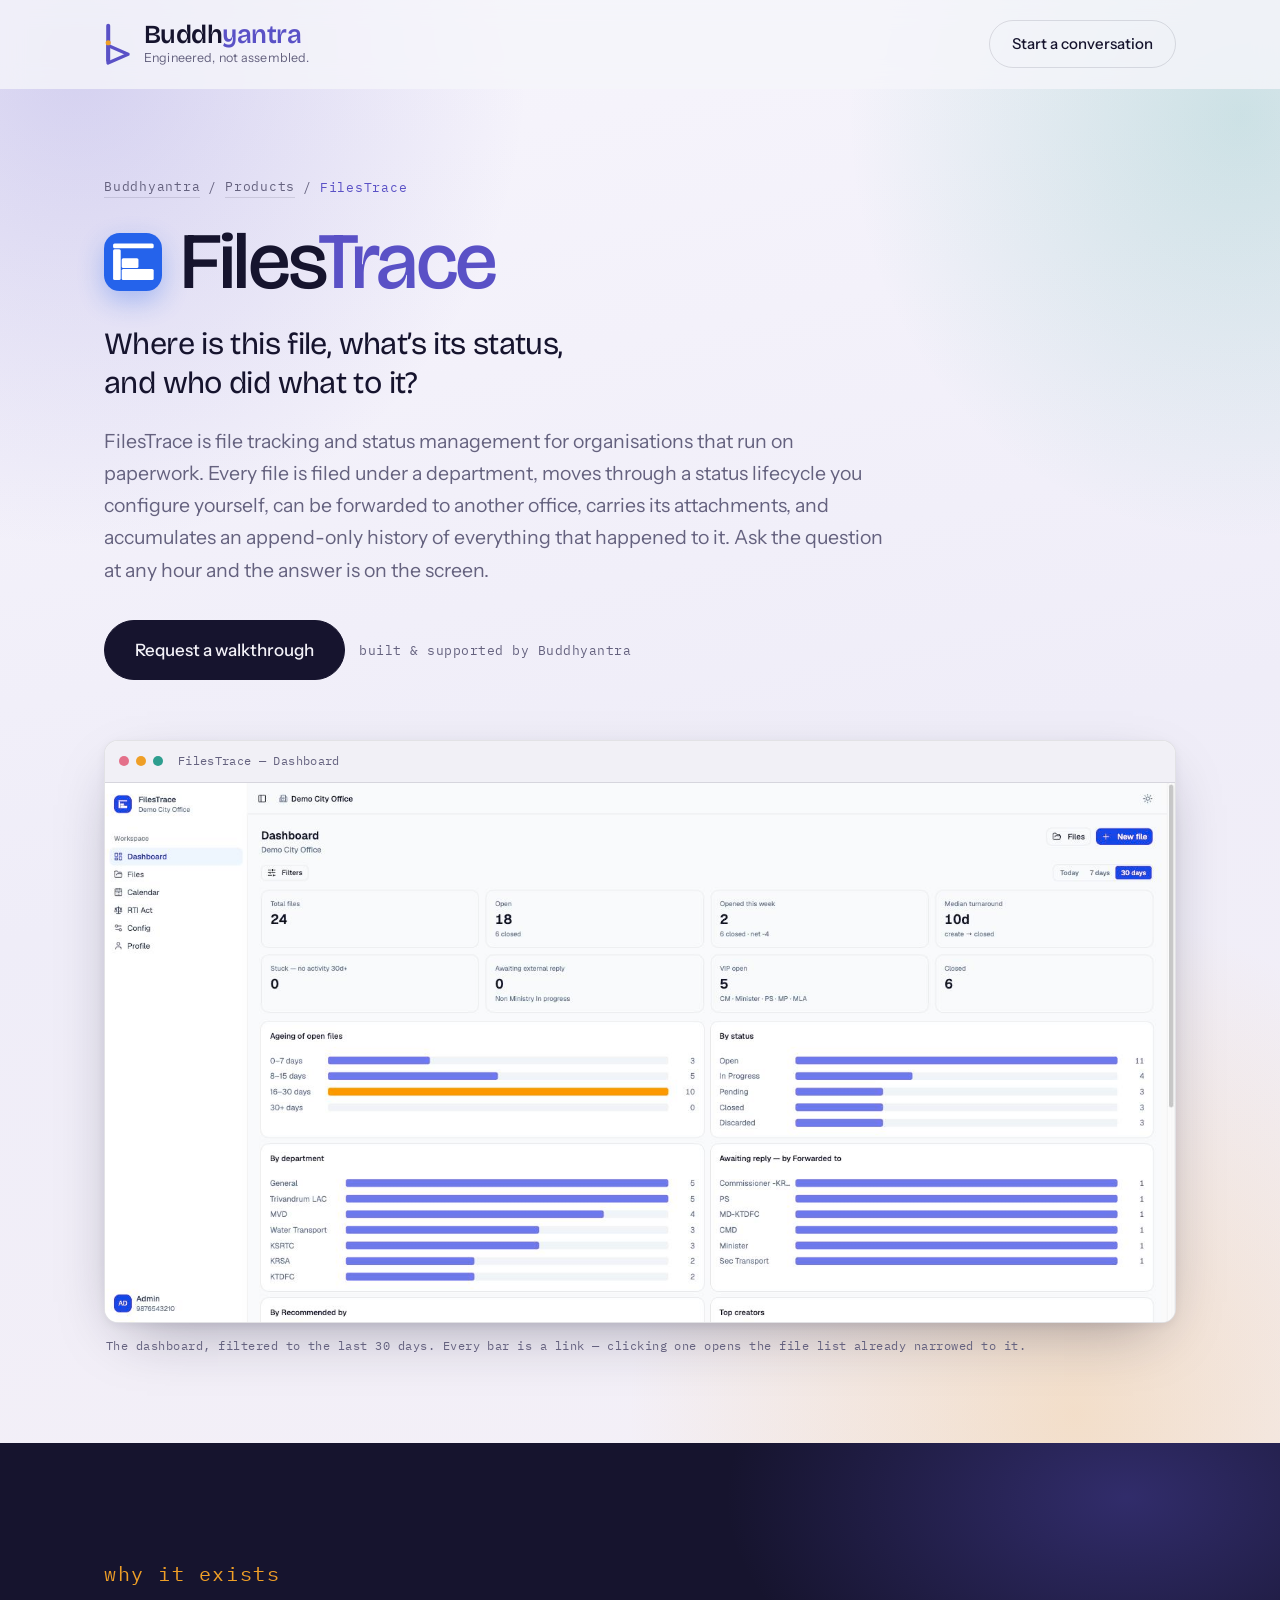
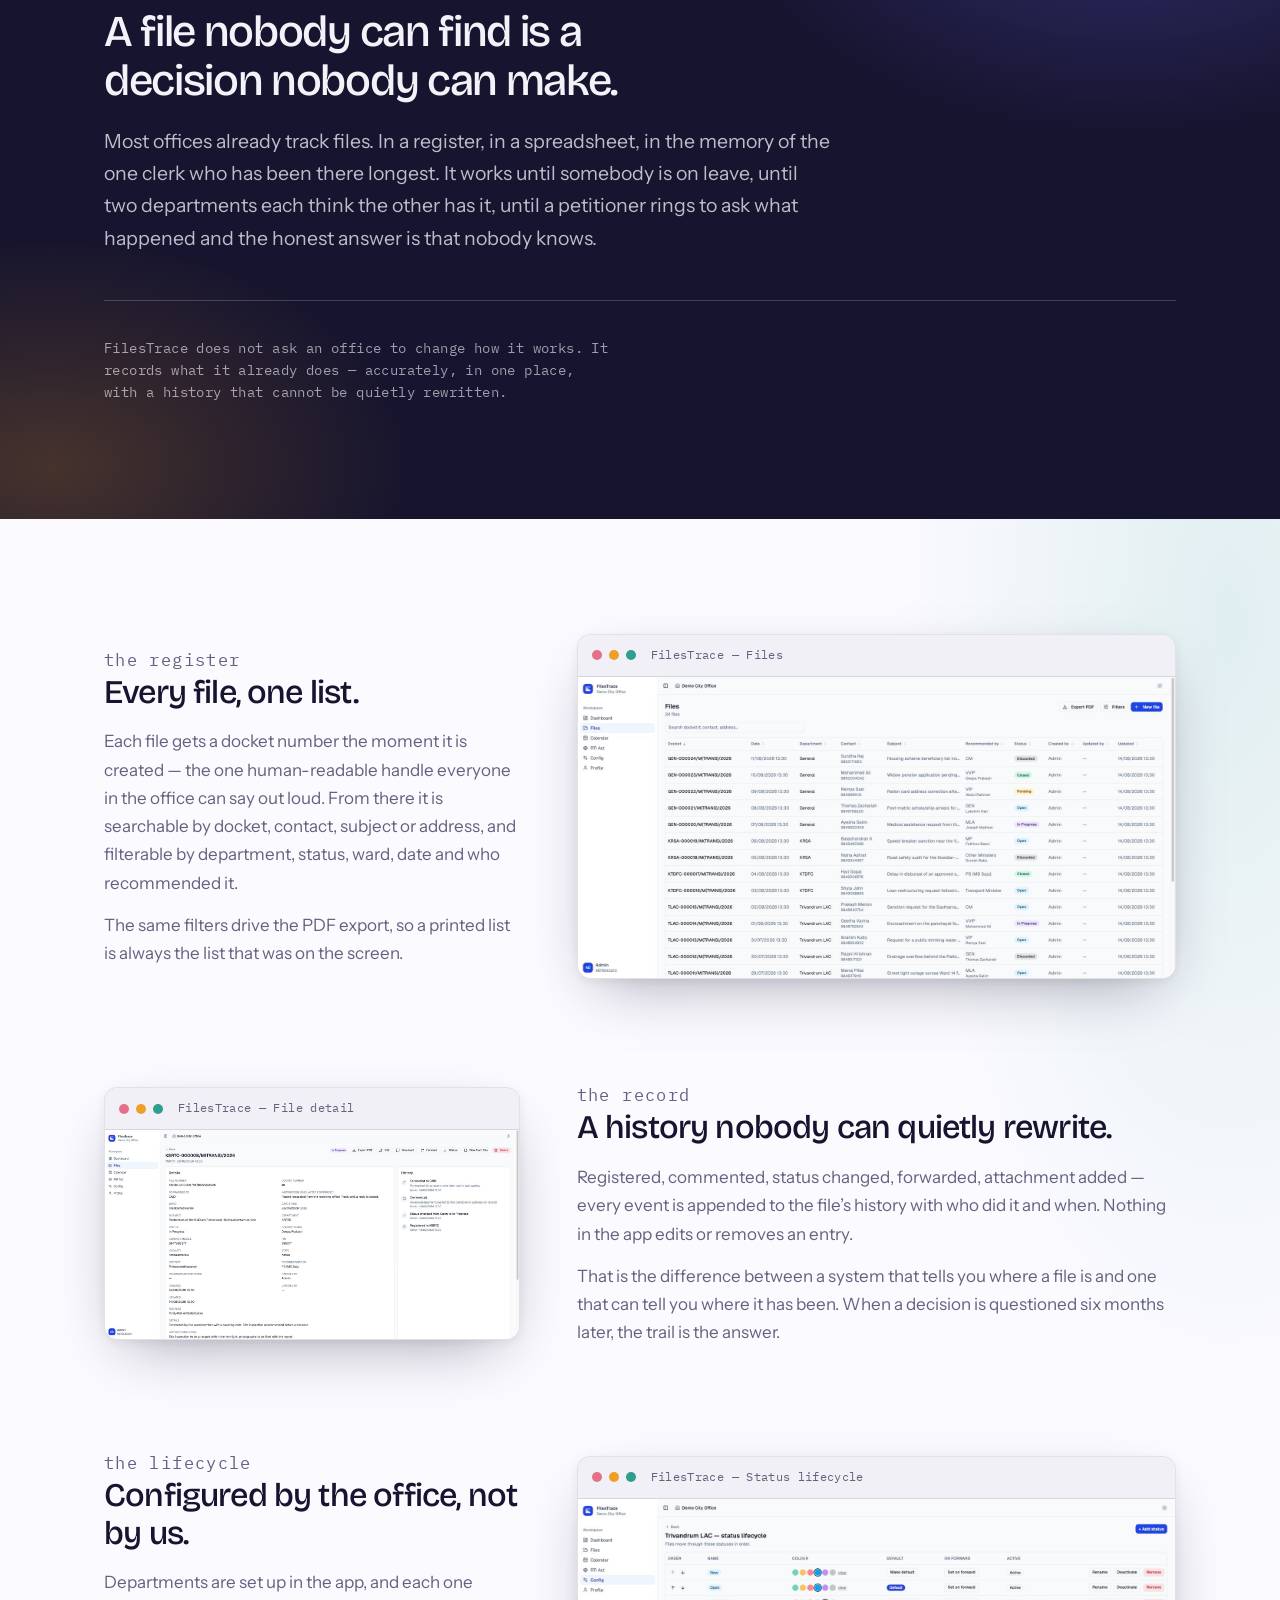
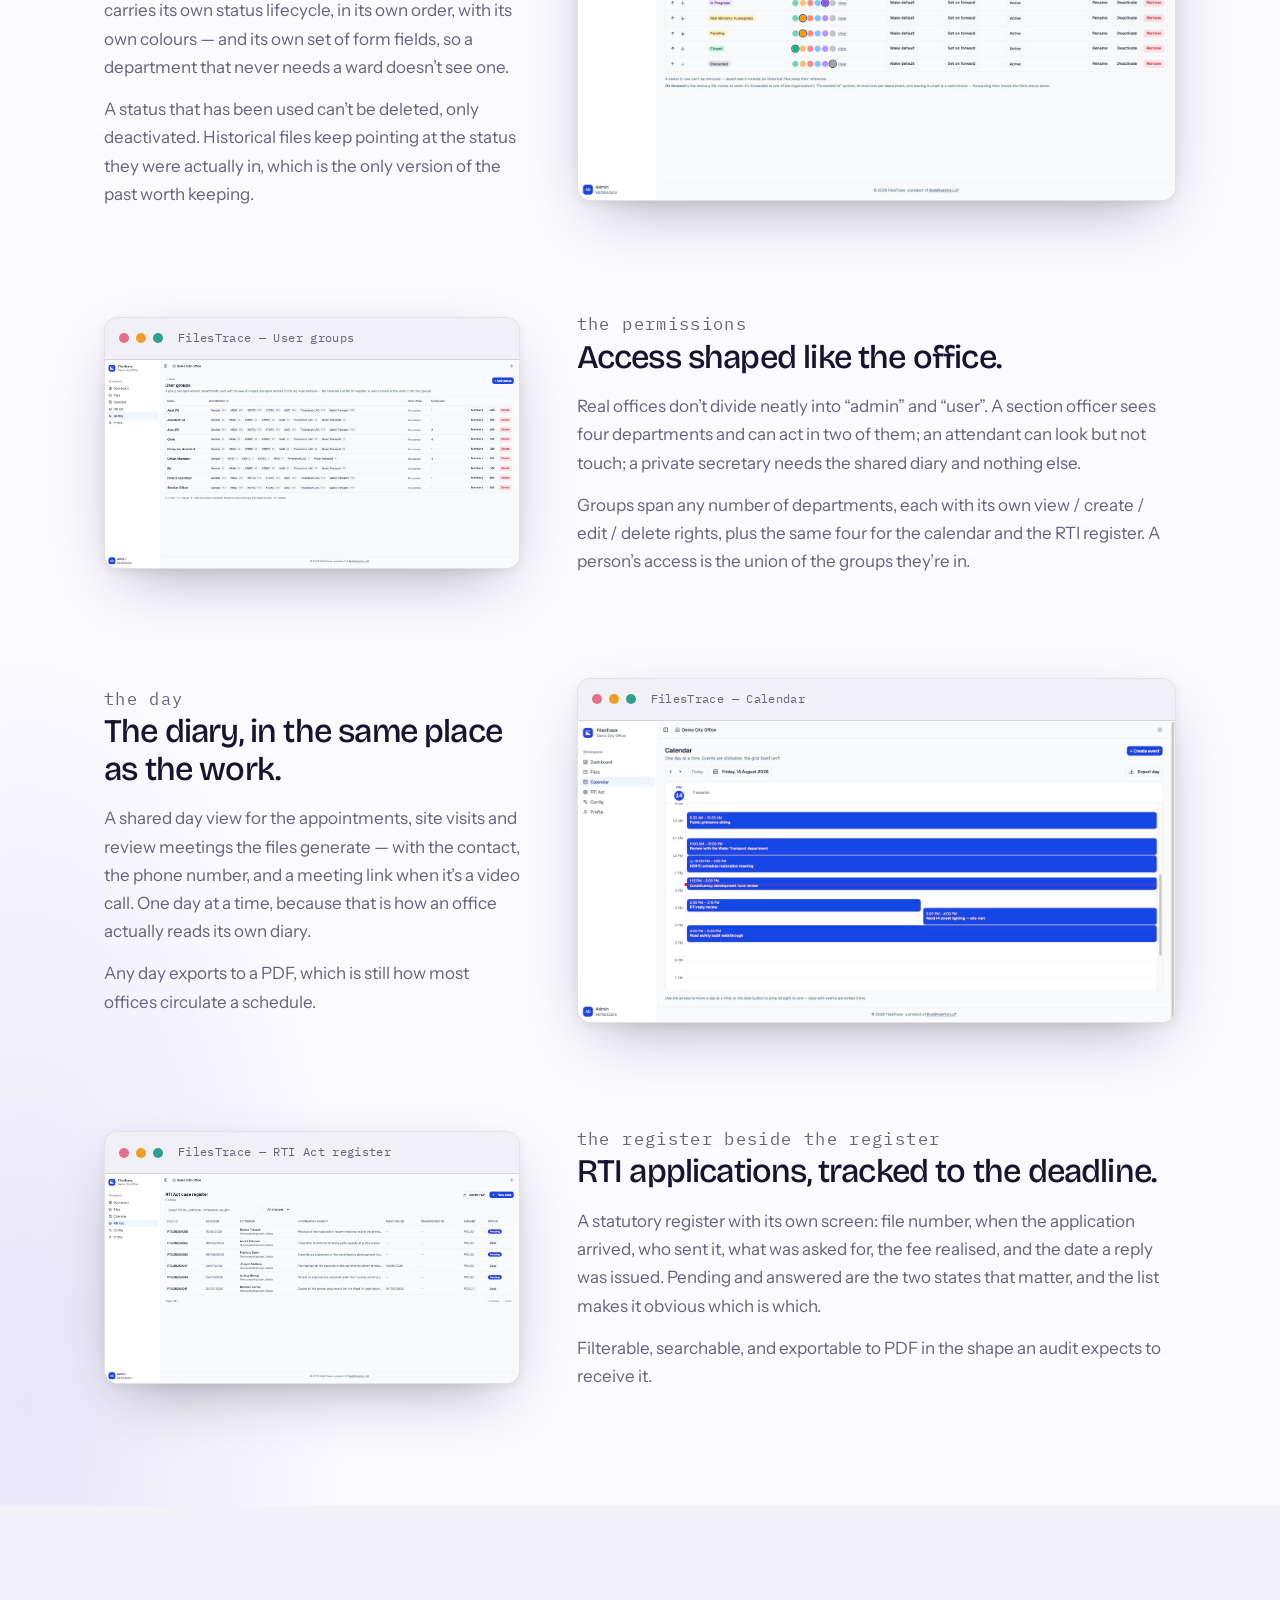
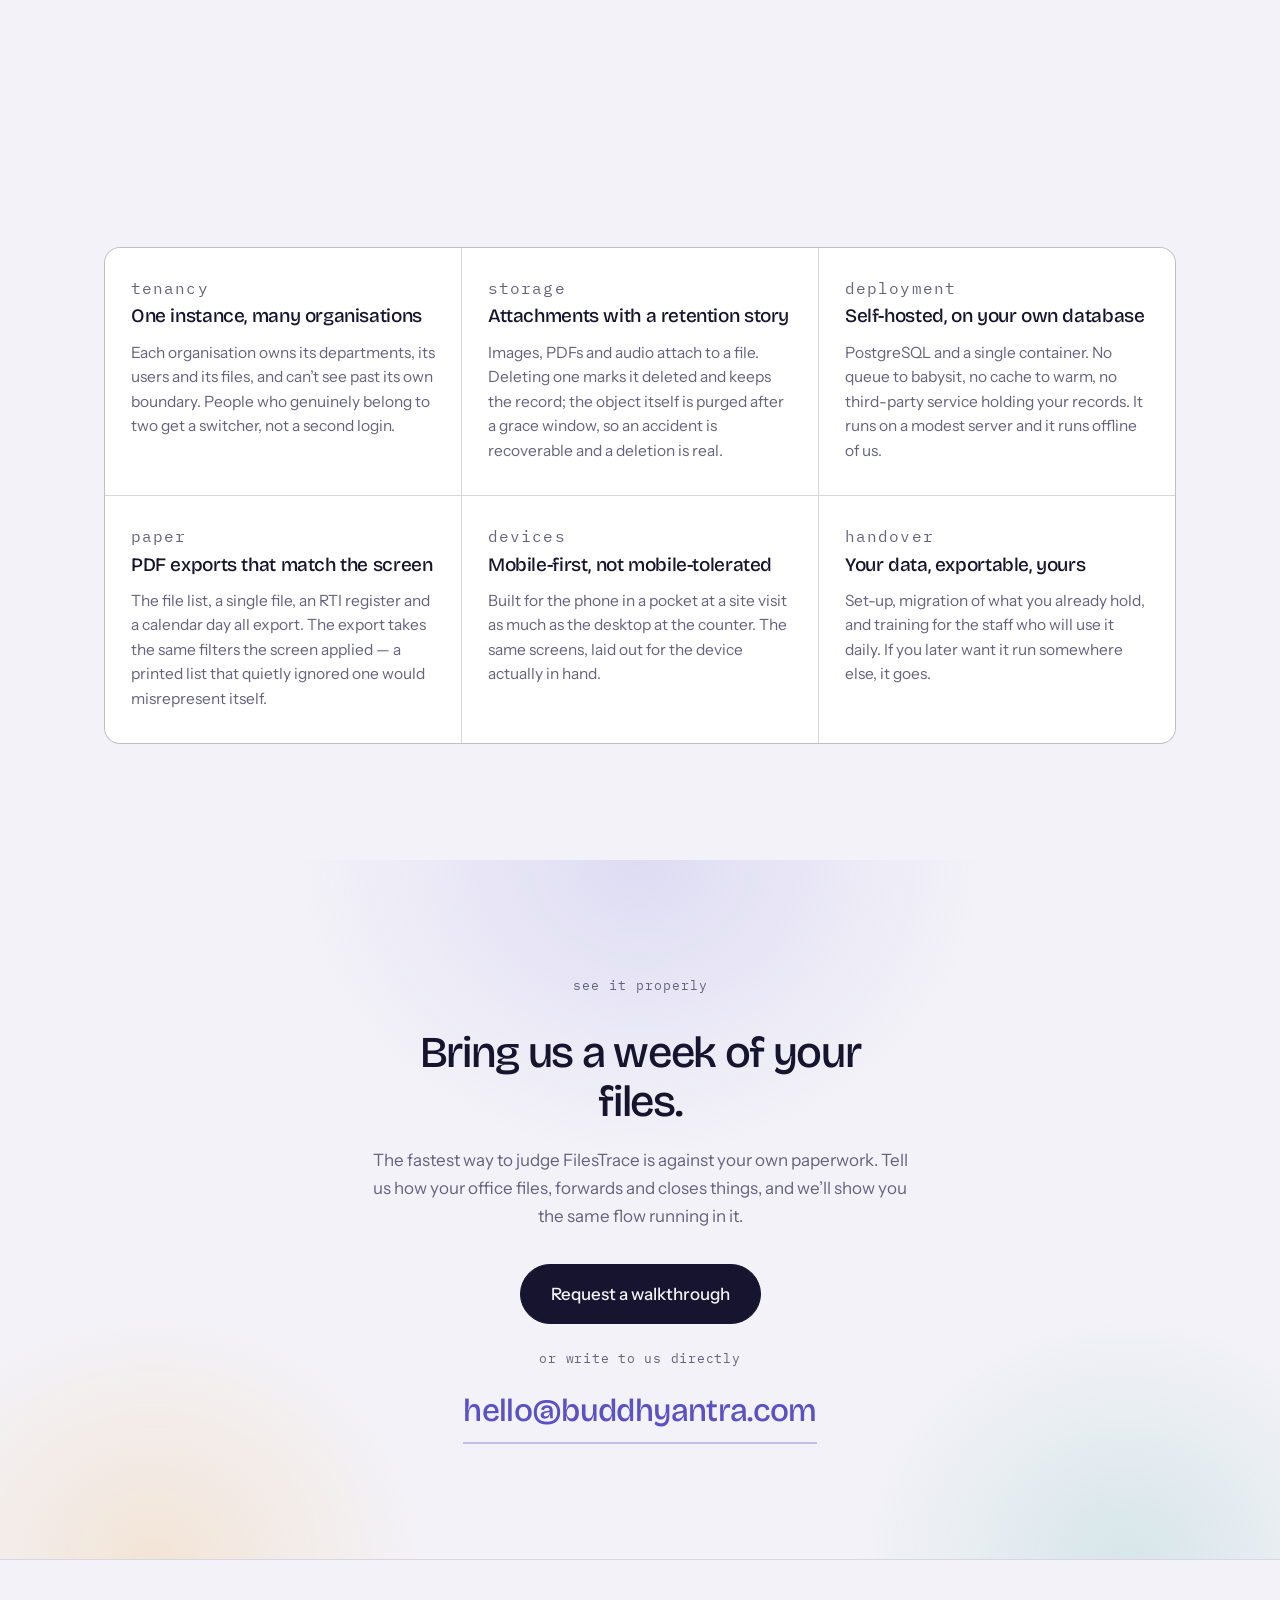
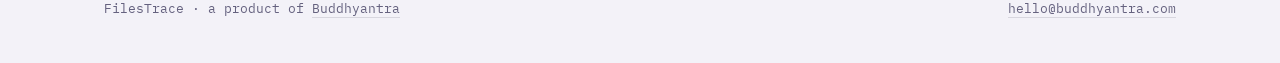
==== products/filestrace.html @ 8c15a6e2 "Add product images and FilesTrace page with detailed descriptions and features" ====
<!DOCTYPE html>
<html lang="en">
<head>
<meta charset="utf-8">
<meta name="viewport" content="width=device-width, initial-scale=1">
<title>FilesTrace — file tracking for organisations · Buddhyantra</title>
<meta name="description" content="FilesTrace is file tracking and status management for organisations. Departments, a configurable status lifecycle, forwarding between offices, attachments, and an append-only history of everything that happened to a file.">
<meta name="theme-color" content="#5A51C6">
<!-- The product's own mark, not the company one — this page is what someone bookmarks as FilesTrace. -->
<link rel="icon" type="image/svg+xml" href="../assets/filestrace/logo.svg">
<link rel="preconnect" href="https://fonts.googleapis.com">
<link rel="preconnect" href="https://fonts.gstatic.com" crossorigin>
<link href="https://fonts.googleapis.com/css2?family=Bricolage+Grotesque:opsz,wght@12..96,400;12..96,500;12..96,700&family=IBM+Plex+Mono:wght@400;500&family=Instrument+Sans:wght@400;500;600&display=swap" rel="stylesheet">
<style>
:root{
  --paper:#F3F2F8;
  --paper-2:#FBFAFF;
  --ink:#16142E;
  --indigo:#5A51C6;
  --indigo-deep:#3B3490;
  --lav:#7F77DD;
  --marigold:#EF9F27;
  --teal:#2E9E8F;
  --rose:#E4708A;
  --muted:#65627F;
  --line:rgba(22,20,46,.12);
  --display:"Bricolage Grotesque",system-ui,sans-serif;
  --body:"Instrument Sans",system-ui,sans-serif;
  --mono:"IBM Plex Mono",ui-monospace,monospace;
}
*{box-sizing:border-box}
html{scroll-behavior:smooth}
body{
  margin:0;background:var(--paper);color:var(--ink);
  font-family:var(--body);font-size:17px;line-height:1.65;
  -webkit-font-smoothing:antialiased;
}
.wrap{max-width:1120px;margin:0 auto;padding:0 24px}
a{color:inherit}
:focus-visible{outline:2px solid var(--indigo);outline-offset:3px;border-radius:4px}

/* ---------- header ---------- */
.site-head{
  position:fixed;top:0;left:0;right:0;z-index:40;
  backdrop-filter:blur(12px);background:rgba(246,245,251,.8);
  border-bottom:1px solid transparent;transition:border-color .3s;
}
.site-head.stuck{border-bottom-color:var(--line)}
.head-in{display:flex;align-items:center;justify-content:space-between;gap:20px;height:88px}
.brand{display:flex;align-items:center;gap:13px;text-decoration:none;min-width:0}
.brand-txt{display:flex;flex-direction:column;gap:2px;min-width:0}
.brand-name{font-family:var(--display);font-size:26px;font-weight:600;letter-spacing:-.02em;line-height:1}
.brand-name em{font-style:normal;color:var(--indigo)}
.brand-tag{font-family:var(--body);font-size:12.5px;color:var(--muted);letter-spacing:.01em;line-height:1.3}
.btn{
  display:inline-block;font-family:var(--body);font-size:15px;font-weight:500;
  padding:11px 22px;border-radius:999px;text-decoration:none;white-space:nowrap;
  background:var(--ink);color:var(--paper);border:1px solid var(--ink);
  transition:background .2s,color .2s,transform .2s;
}
.btn:hover{background:var(--indigo);border-color:var(--indigo);transform:translateY(-1px)}
.btn-ghost{background:transparent;color:var(--ink);border-color:var(--line)}
.btn-ghost:hover{background:var(--ink);color:var(--paper);border-color:var(--ink)}
.btn-lg{font-size:17px;padding:15px 30px}

/* ---------- shared band furniture ---------- */
.band{padding:clamp(76px,9vw,124px) 0;position:relative}
.band-paper{
  background:
    radial-gradient(40% 46% at 96% 4%, rgba(46,158,143,.13), transparent 66%),
    radial-gradient(38% 44% at 2% 96%, rgba(90,81,198,.12), transparent 66%),
    var(--paper-2);
}
.label{font-family:var(--mono);font-size:12.5px;letter-spacing:.08em;color:var(--indigo);margin:0 0 18px}
h2{font-family:var(--display);font-weight:500;letter-spacing:-.03em;
  font-size:clamp(28px,3.6vw,44px);line-height:1.1;margin:0 0 20px}
.lede{font-size:clamp(18px,2vw,21px);line-height:1.6;color:var(--muted);max-width:58ch;margin:0}
.reveal{opacity:0;transform:translateY(22px);
  transition:opacity .7s ease,transform .8s cubic-bezier(.2,.9,.3,1)}
.reveal.in{opacity:1;transform:none}

/* ---------- hero ---------- */
.hero{
  padding:calc(88px + clamp(52px,7vw,88px)) 0 clamp(56px,7vw,88px);
  background:
    radial-gradient(52% 50% at 6% 4%, rgba(90,81,198,.22), transparent 68%),
    radial-gradient(44% 42% at 97% 8%, rgba(46,158,143,.2), transparent 70%),
    radial-gradient(50% 50% at 84% 98%, rgba(239,159,39,.22), transparent 70%),
    linear-gradient(168deg, #F7F5FC 0%, #EFEDF8 55%, #F4F0F7 100%);
}
.crumb{font-family:var(--mono);font-size:12.5px;letter-spacing:.06em;color:var(--muted);
  margin:0 0 24px;display:flex;align-items:center;gap:8px;flex-wrap:wrap}
.crumb a{color:var(--muted);text-decoration:none;border-bottom:1px solid var(--line)}
.crumb a:hover{color:var(--ink)}
.crumb span{color:var(--indigo)}
.hero-head{display:flex;align-items:center;gap:18px;flex-wrap:wrap;margin:0 0 22px}
/* The FilesTrace mark: the product's own tile colour and geometry, taken from the app itself
   (apps/web/src/components/brand-mark.tsx), not recoloured to the Buddhyantra indigo. */
.mark{
  width:58px;height:58px;border-radius:27%;flex:none;
  background:#2563EB;
  display:flex;align-items:center;justify-content:center;
  box-shadow:0 10px 26px rgba(37,99,235,.32);
}
.mark svg{width:91%;height:auto;display:block}
h1{font-family:var(--display);font-weight:500;letter-spacing:-.035em;
  font-size:clamp(42px,6.4vw,80px);line-height:1;margin:0}
h1 em{font-style:normal;color:var(--indigo)}
.hero-line{font-family:var(--display);font-weight:400;letter-spacing:-.02em;
  font-size:clamp(21px,2.7vw,31px);line-height:1.28;margin:0 0 22px;max-width:24ch}
.hero-lede{font-size:clamp(17px,1.9vw,19.5px);color:var(--muted);max-width:60ch;margin:0 0 34px}
.hero-actions{display:flex;gap:14px;flex-wrap:wrap;align-items:center}
.hero-note{font-family:var(--mono);font-size:12.5px;color:var(--muted);letter-spacing:.04em}

/* ---------- screenshot frame ---------- */
.shot{
  border-radius:14px;overflow:hidden;background:#FFF;
  border:1px solid var(--line);
  box-shadow:0 22px 60px -22px rgba(22,20,46,.4), 0 3px 10px rgba(22,20,46,.06);
}
.shot-bar{
  display:flex;align-items:center;gap:7px;padding:11px 14px;
  background:#F1F0F6;border-bottom:1px solid var(--line);
}
.shot-bar i{width:10px;height:10px;border-radius:50%;background:#D6D4E2;display:block}
.shot-bar i:nth-child(1){background:#E4708A}
.shot-bar i:nth-child(2){background:#EF9F27}
.shot-bar i:nth-child(3){background:#2E9E8F}
.shot-bar b{
  margin-left:8px;font-family:var(--mono);font-size:11.5px;font-weight:400;
  color:var(--muted);letter-spacing:.03em;overflow:hidden;text-overflow:ellipsis;white-space:nowrap;
}
.shot img{display:block;width:100%;height:auto}
.hero-shot{margin-top:clamp(40px,5vw,60px)}
figcaption{
  font-family:var(--mono);font-size:12px;letter-spacing:.04em;color:var(--muted);
  margin:14px 2px 0;line-height:1.5;
}
figure{margin:0}

/* ---------- the claim ---------- */
.claim{
  background:
    radial-gradient(46% 52% at 88% 8%, rgba(90,81,198,.4), transparent 68%),
    radial-gradient(42% 50% at 4% 92%, rgba(239,159,39,.22), transparent 68%),
    var(--ink);
  color:var(--paper);
}
.claim .label{color:var(--marigold)}
.claim h2{max-width:22ch}
.claim p{color:rgba(243,242,248,.76);max-width:56ch;font-size:clamp(17px,1.8vw,19.5px)}
.claim .rule{height:1px;background:rgba(243,242,248,.2);margin:46px 0 36px}
.claim .aside{font-family:var(--mono);font-size:13.5px;color:rgba(243,242,248,.62);
  letter-spacing:.03em;margin:0;max-width:64ch}

/* ---------- feature rows ---------- */
.feat{display:grid;grid-template-columns:.82fr 1.18fr;gap:clamp(32px,4.4vw,64px);align-items:center}
.feat + .feat{margin-top:clamp(72px,8vw,124px)}
.feat.flip .feat-txt{order:2}
.feat > *{min-width:0}
.feat h3{font-family:var(--display);font-weight:500;letter-spacing:-.025em;
  font-size:clamp(24px,2.7vw,33px);line-height:1.14;margin:0 0 16px}
.feat p{margin:0;color:var(--muted);font-size:17px;line-height:1.66}
.feat p + p{margin-top:14px}
.kicker{font-family:var(--mono);font-size:12px;letter-spacing:.08em;margin:0 0 14px}
.k-indigo{color:var(--indigo)} .k-teal{color:var(--teal)}
.k-marigold{color:#C57F12} .k-rose{color:#C9506A}

/* ---------- facts ---------- */
.facts{display:grid;grid-template-columns:repeat(3,1fr);gap:1px;
  background:var(--line);border:1px solid var(--line);border-radius:16px;
  overflow:hidden;margin-top:52px}
.fact{background:#FFF;padding:28px 26px 32px}
.fact h4{font-family:var(--display);font-weight:500;font-size:19px;letter-spacing:-.02em;margin:0 0 9px}
.fact p{margin:0;font-size:15.5px;color:var(--muted);line-height:1.58}
.fact-t{font-family:var(--mono);font-size:11.5px;letter-spacing:.07em;color:var(--indigo);margin:0 0 16px}

/* ---------- cta ---------- */
.cta{
  text-align:center;
  background:
    radial-gradient(38% 60% at 50% 0%, rgba(127,119,221,.18), transparent 70%),
    radial-gradient(30% 50% at 12% 100%, rgba(239,159,39,.16), transparent 70%),
    radial-gradient(30% 50% at 88% 100%, rgba(46,158,143,.14), transparent 70%),
    var(--paper);
}
.cta h2{max-width:18ch;margin-inline:auto}
.cta p{margin:0 auto 34px;max-width:50ch;color:var(--muted)}
.cta-actions{display:flex;flex-direction:column;align-items:center;gap:16px}
.cta .mail-hint{font-family:var(--mono);font-size:12.5px;letter-spacing:.06em;color:var(--muted);margin:8px 0 0}
.mail-link{font-family:var(--display);font-size:clamp(21px,2.7vw,32px);font-weight:500;
  letter-spacing:-.02em;color:var(--indigo);text-decoration:none;padding-bottom:4px;
  border-bottom:2px solid rgba(90,81,198,.32);transition:color .2s,border-color .2s}
.mail-link:hover{color:var(--indigo-deep);border-bottom-color:var(--indigo-deep)}

.site-foot{border-top:1px solid var(--line);padding:38px 0 44px;background:var(--paper)}
.foot-in{display:flex;flex-wrap:wrap;gap:20px;align-items:center;justify-content:space-between}
.foot-in p{margin:0;font-family:var(--mono);font-size:13px;color:var(--muted)}
.foot-in a{color:var(--muted);text-decoration:none;border-bottom:1px solid var(--line)}
.foot-in a:hover{color:var(--ink)}

@media (max-width:900px){
  .head-in{height:78px}
  .brand-tag{display:none}
  .brand-name{font-size:22px}
  .hero{padding-top:calc(78px + 46px)}
  .feat{grid-template-columns:1fr;gap:26px}
  .feat.flip .feat-txt{order:0}
  .facts{grid-template-columns:1fr;margin-top:38px}
}
@media (prefers-reduced-motion:reduce){
  html{scroll-behavior:auto}
  *,*::before,*::after{animation:none !important;transition-duration:.01ms !important}
  .reveal{opacity:1;transform:none}
}
</style>
</head>
<body>

<header class="site-head" id="head">
  <div class="wrap head-in">
    <a class="brand" href="../index.html" aria-label="Buddhyantra, home">
      <svg width="27" height="43" viewBox="0 0 74 118" aria-hidden="true">
        <rect x="6" y="2" width="11" height="106" rx="5.5" fill="#5A51C6"/>
        <path d="M11 62 L66 86 L11 110 Z" fill="none" stroke="#5A51C6" stroke-width="9" stroke-linejoin="round" stroke-linecap="round"/>
        <circle cx="11.5" cy="54" r="7" fill="#EF9F27"/>
      </svg>
      <span class="brand-txt">
        <span class="brand-name">Buddh<em>yantra</em></span>
        <span class="brand-tag">Engineered, not assembled.</span>
      </span>
    </a>
    <a class="btn btn-ghost" href="#talk">Start a conversation</a>
  </div>
</header>

<main id="top">

<section class="hero">
  <div class="wrap">
    <p class="crumb"><a href="../index.html">Buddhyantra</a> / <a href="../index.html#products">Products</a> / <span>FilesTrace</span></p>

    <div class="hero-head">
      <span class="mark" aria-hidden="true">
        <svg viewBox="0 0 104 98" fill="#FFFFFF">
          <rect x="12" y="13" width="80" height="9" rx="3"/>
          <rect x="12" y="24" width="15" height="61" rx="3"/>
          <rect x="29" y="42" width="33" height="19" rx="3"/>
          <rect x="29" y="63" width="63" height="22" rx="3"/>
        </svg>
      </span>
      <h1>Files<em>Trace</em></h1>
    </div>

    <p class="hero-line">Where is this file, what’s its status, and who did what to it?</p>
    <p class="hero-lede">FilesTrace is file tracking and status management for organisations that run on paperwork. Every file is filed under a department, moves through a status lifecycle you configure yourself, can be forwarded to another office, carries its attachments, and accumulates an append-only history of everything that happened to it. Ask the question at any hour and the answer is on the screen.</p>

    <div class="hero-actions">
      <a class="btn btn-lg" href="#talk">Request a walkthrough</a>
      <span class="hero-note">built &amp; supported by Buddhyantra</span>
    </div>

    <figure class="hero-shot">
      <div class="shot">
        <div class="shot-bar" aria-hidden="true"><i></i><i></i><i></i><b>FilesTrace — Dashboard</b></div>
        <img src="../assets/filestrace/dashboard.jpg" width="1556" height="784"
             alt="The FilesTrace dashboard: counters for total, open and closed files, median turnaround, an ageing breakdown of open files, and bar charts splitting files by status, department, who they were forwarded to, and who recommended them.">
      </div>
      <figcaption>The dashboard, filtered to the last 30 days. Every bar is a link — clicking one opens the file list already narrowed to it.</figcaption>
    </figure>
  </div>
</section>

<section class="band claim">
  <div class="wrap reveal">
    <p class="label">why it exists</p>
    <h2>A file nobody can find is a decision nobody can make.</h2>
    <p>Most offices already track files. In a register, in a spreadsheet, in the memory of the one clerk who has been there longest. It works until somebody is on leave, until two departments each think the other has it, until a petitioner rings to ask what happened and the honest answer is that nobody knows.</p>
    <div class="rule"></div>
    <p class="aside">FilesTrace does not ask an office to change how it works. It records what it already does — accurately, in one place, with a history that cannot be quietly rewritten.</p>
  </div>
</section>

<section class="band band-paper">
  <div class="wrap">

    <div class="feat reveal">
      <div class="feat-txt">
        <p class="kicker k-indigo">the register</p>
        <h3>Every file, one list.</h3>
        <p>Each file gets a docket number the moment it is created — the one human-readable handle everyone in the office can say out loud. From there it is searchable by docket, contact, subject or address, and filterable by department, status, ward, date and who recommended it.</p>
        <p>The same filters drive the PDF export, so a printed list is always the list that was on the screen.</p>
      </div>
      <figure>
        <div class="shot">
          <div class="shot-bar" aria-hidden="true"><i></i><i></i><i></i><b>FilesTrace — Files</b></div>
          <img src="../assets/filestrace/files.jpg" width="1556" height="784"
               alt="The FilesTrace file list: rows showing docket number, date, department, contact, subject, who recommended it, and a coloured status badge.">
        </div>
      </figure>
    </div>

    <div class="feat flip reveal">
      <div class="feat-txt">
        <p class="kicker k-teal">the record</p>
        <h3>A history nobody can quietly rewrite.</h3>
        <p>Registered, commented, status changed, forwarded, attachment added — every event is appended to the file’s history with who did it and when. Nothing in the app edits or removes an entry.</p>
        <p>That is the difference between a system that tells you where a file is and one that can tell you where it has been. When a decision is questioned six months later, the trail is the answer.</p>
      </div>
      <figure>
        <div class="shot">
          <div class="shot-bar" aria-hidden="true"><i></i><i></i><i></i><b>FilesTrace — File detail</b></div>
          <img src="../assets/filestrace/file-detail.jpg" width="1556" height="784"
               alt="A single FilesTrace file: its details on the left — subject, department, contact, ward, instructions — and on the right a history panel listing that it was registered, its status changed, a comment added, and it was forwarded, each stamped with the user and time.">
        </div>
      </figure>
    </div>

    <div class="feat reveal">
      <div class="feat-txt">
        <p class="kicker k-marigold">the lifecycle</p>
        <h3>Configured by the office, not by us.</h3>
        <p>Departments are set up in the app, and each one carries its own status lifecycle, in its own order, with its own colours — and its own set of form fields, so a department that never needs a ward doesn’t see one.</p>
        <p>A status that has been used can’t be deleted, only deactivated. Historical files keep pointing at the status they were actually in, which is the only version of the past worth keeping.</p>
      </div>
      <figure>
        <div class="shot">
          <div class="shot-bar" aria-hidden="true"><i></i><i></i><i></i><b>FilesTrace — Status lifecycle</b></div>
          <img src="../assets/filestrace/statuses.jpg" width="1556" height="784"
               alt="A department's status lifecycle in FilesTrace: New, Open, In Progress, Non Ministry In Progress, Pending, Closed and Discarded, each re-orderable, colour-coded, and markable as the default or the on-forward status.">
        </div>
      </figure>
    </div>

    <div class="feat flip reveal">
      <div class="feat-txt">
        <p class="kicker k-rose">the permissions</p>
        <h3>Access shaped like the office.</h3>
        <p>Real offices don’t divide neatly into “admin” and “user”. A section officer sees four departments and can act in two of them; an attendant can look but not touch; a private secretary needs the shared diary and nothing else.</p>
        <p>Groups span any number of departments, each with its own view / create / edit / delete rights, plus the same four for the calendar and the RTI register. A person’s access is the union of the groups they’re in.</p>
      </div>
      <figure>
        <div class="shot">
          <div class="shot-bar" aria-hidden="true"><i></i><i></i><i></i><b>FilesTrace — User groups</b></div>
          <img src="../assets/filestrace/groups.jpg" width="1556" height="784"
               alt="The FilesTrace user groups screen: rows for Addl. PS, Assistant PA, Clerk, Office Attendant, PA, Private Secretary and Section Officer, each showing per-department view, create, edit and delete privileges.">
        </div>
      </figure>
    </div>

    <div class="feat reveal">
      <div class="feat-txt">
        <p class="kicker k-indigo">the day</p>
        <h3>The diary, in the same place as the work.</h3>
        <p>A shared day view for the appointments, site visits and review meetings the files generate — with the contact, the phone number, and a meeting link when it’s a video call. One day at a time, because that is how an office actually reads its own diary.</p>
        <p>Any day exports to a PDF, which is still how most offices circulate a schedule.</p>
      </div>
      <figure>
        <div class="shot">
          <div class="shot-bar" aria-hidden="true"><i></i><i></i><i></i><b>FilesTrace — Calendar</b></div>
          <img src="../assets/filestrace/calendar.jpg" width="1556" height="784"
               alt="The FilesTrace calendar day view for a Friday: seven events from a 9:30 public grievance sitting through department reviews to a 4pm road safety audit walkthrough, laid out on an hourly grid.">
        </div>
      </figure>
    </div>

    <div class="feat flip reveal">
      <div class="feat-txt">
        <p class="kicker k-teal">the register beside the register</p>
        <h3>RTI applications, tracked to the deadline.</h3>
        <p>A statutory register with its own screen: file number, when the application arrived, who sent it, what was asked for, the fee realised, and the date a reply was issued. Pending and answered are the two states that matter, and the list makes it obvious which is which.</p>
        <p>Filterable, searchable, and exportable to PDF in the shape an audit expects to receive it.</p>
      </div>
      <figure>
        <div class="shot">
          <div class="shot-bar" aria-hidden="true"><i></i><i></i><i></i><b>FilesTrace — RTI Act register</b></div>
          <img src="../assets/filestrace/rti.jpg" width="1556" height="784"
               alt="The FilesTrace RTI Act case register: six cases with file number, received date, petitioner, the information sought, the reply date, the amount realised, and a pending or done badge.">
        </div>
      </figure>
    </div>

  </div>
</section>

<section class="band">
  <div class="wrap">
    <div class="reveal">
      <p class="label">how it's built</p>
      <h2>Boring where it counts.</h2>
      <p class="lede">Nothing here is clever for its own sake. An office that keeps its records in this should be able to keep them for a decade without an upgrade it didn’t ask for.</p>
    </div>

    <div class="facts reveal">
      <article class="fact">
        <p class="fact-t">tenancy</p>
        <h4>One instance, many organisations</h4>
        <p>Each organisation owns its departments, its users and its files, and can’t see past its own boundary. People who genuinely belong to two get a switcher, not a second login.</p>
      </article>
      <article class="fact">
        <p class="fact-t">storage</p>
        <h4>Attachments with a retention story</h4>
        <p>Images, PDFs and audio attach to a file. Deleting one marks it deleted and keeps the record; the object itself is purged after a grace window, so an accident is recoverable and a deletion is real.</p>
      </article>
      <article class="fact">
        <p class="fact-t">deployment</p>
        <h4>Self-hosted, on your own database</h4>
        <p>PostgreSQL and a single container. No queue to babysit, no cache to warm, no third-party service holding your records. It runs on a modest server and it runs offline of us.</p>
      </article>
      <article class="fact">
        <p class="fact-t">paper</p>
        <h4>PDF exports that match the screen</h4>
        <p>The file list, a single file, an RTI register and a calendar day all export. The export takes the same filters the screen applied — a printed list that quietly ignored one would misrepresent itself.</p>
      </article>
      <article class="fact">
        <p class="fact-t">devices</p>
        <h4>Mobile-first, not mobile-tolerated</h4>
        <p>Built for the phone in a pocket at a site visit as much as the desktop at the counter. The same screens, laid out for the device actually in hand.</p>
      </article>
      <article class="fact">
        <p class="fact-t">handover</p>
        <h4>Your data, exportable, yours</h4>
        <p>Set-up, migration of what you already hold, and training for the staff who will use it daily. If you later want it run somewhere else, it goes.</p>
      </article>
    </div>
  </div>
</section>

<section class="band cta" id="talk">
  <div class="wrap reveal">
    <p class="label">see it properly</p>
    <h2>Bring us a week of your files.</h2>
    <p>The fastest way to judge FilesTrace is against your own paperwork. Tell us how your office files, forwards and closes things, and we’ll show you the same flow running in it.</p>
    <div class="cta-actions">
      <a class="btn btn-lg" href="mailto:hello@buddhyantra.com?subject=FilesTrace%20—%20request%20a%20walkthrough">Request a walkthrough</a>
      <p class="mail-hint">or write to us directly</p>
      <a class="mail-link" href="mailto:hello@buddhyantra.com">hello@buddhyantra.com</a>
    </div>
  </div>
</section>

</main>

<footer class="site-foot">
  <div class="wrap foot-in">
    <p>FilesTrace · a product of <a href="../index.html">Buddhyantra</a></p>
    <p><a href="mailto:hello@buddhyantra.com">hello@buddhyantra.com</a></p>
  </div>
</footer>

<script>
(function(){
  var head = document.getElementById('head');
  function onScroll(){ head.classList.toggle('stuck', (window.scrollY || window.pageYOffset) > 20); }
  window.addEventListener('scroll', onScroll, {passive:true});
  onScroll();

  if ('IntersectionObserver' in window){
    var io = new IntersectionObserver(function(entries){
      entries.forEach(function(e){
        if (e.isIntersecting){ e.target.classList.add('in'); io.unobserve(e.target); }
      });
    }, {threshold:.12, rootMargin:'0px 0px -8% 0px'});
    [].slice.call(document.querySelectorAll('.reveal')).forEach(function(el){ io.observe(el); });
  } else {
    [].slice.call(document.querySelectorAll('.reveal')).forEach(function(el){ el.classList.add('in'); });
  }
})();
</script>
</body>
</html>
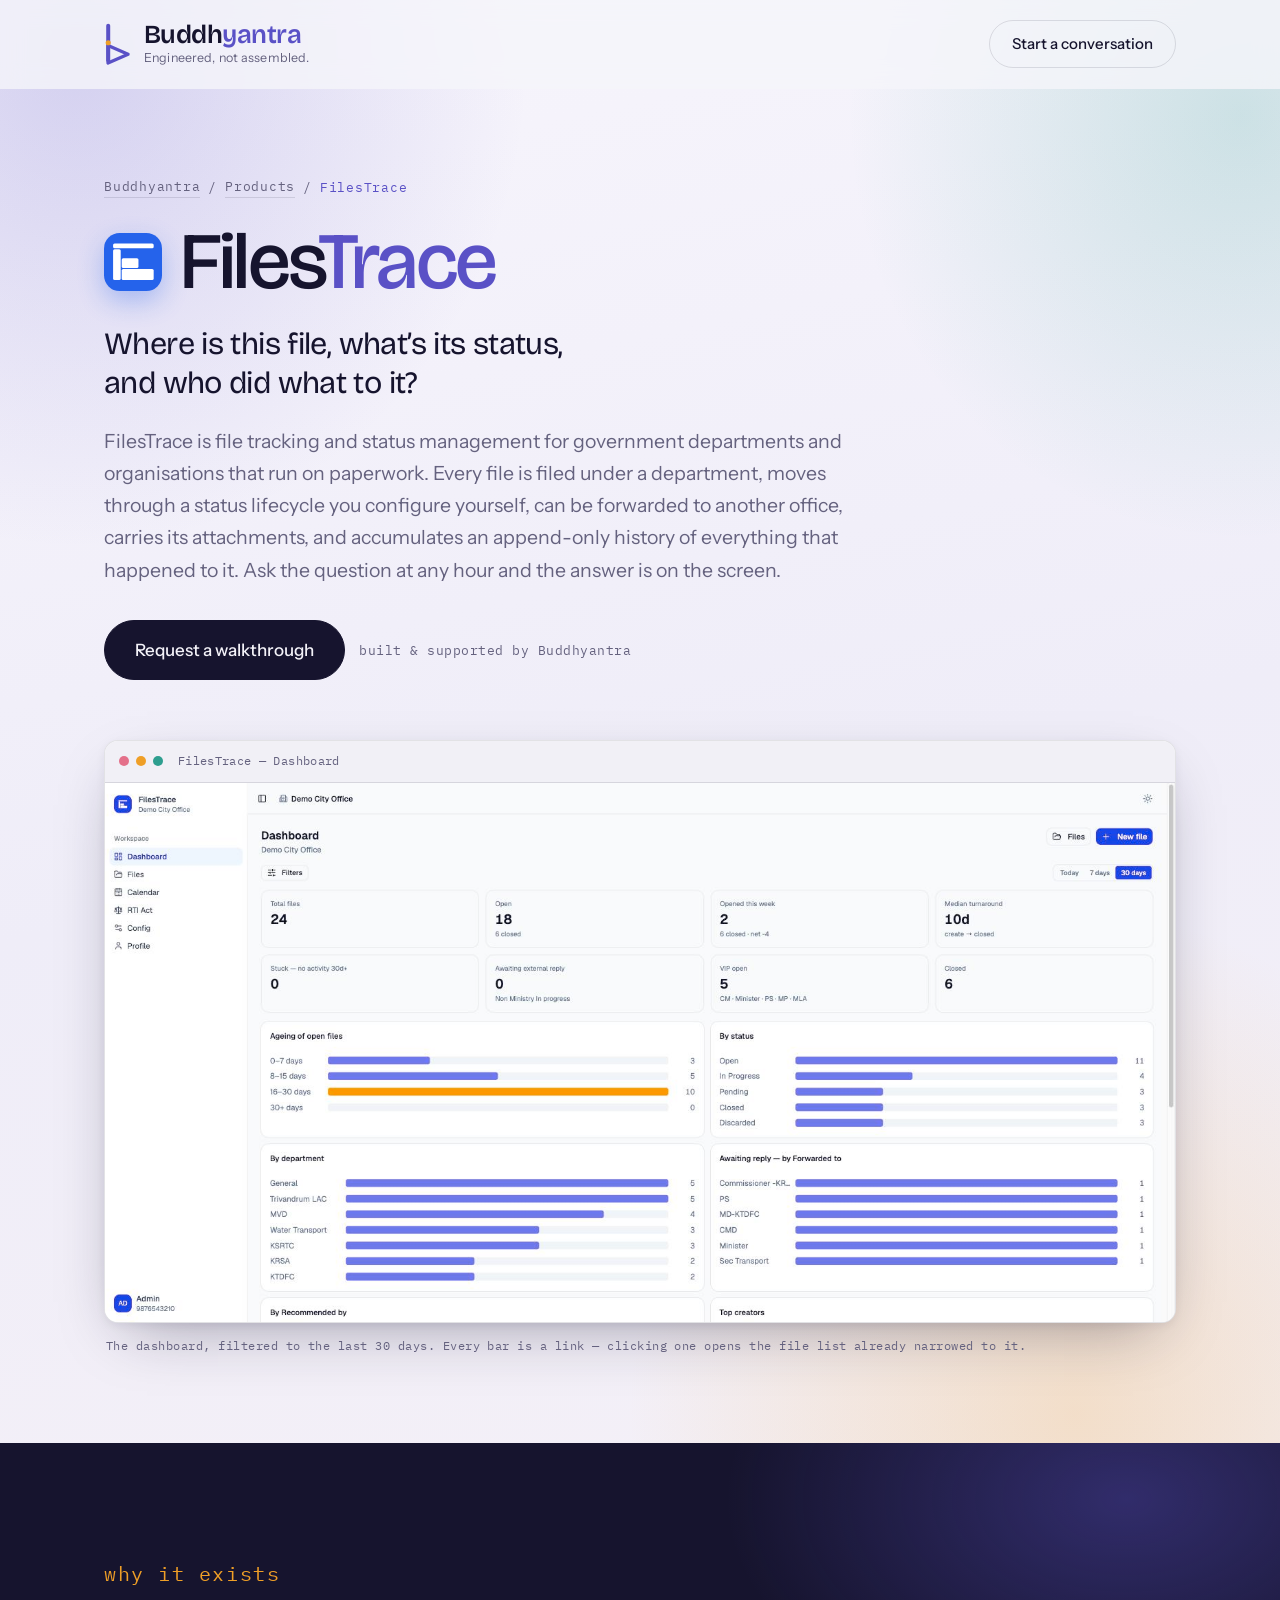
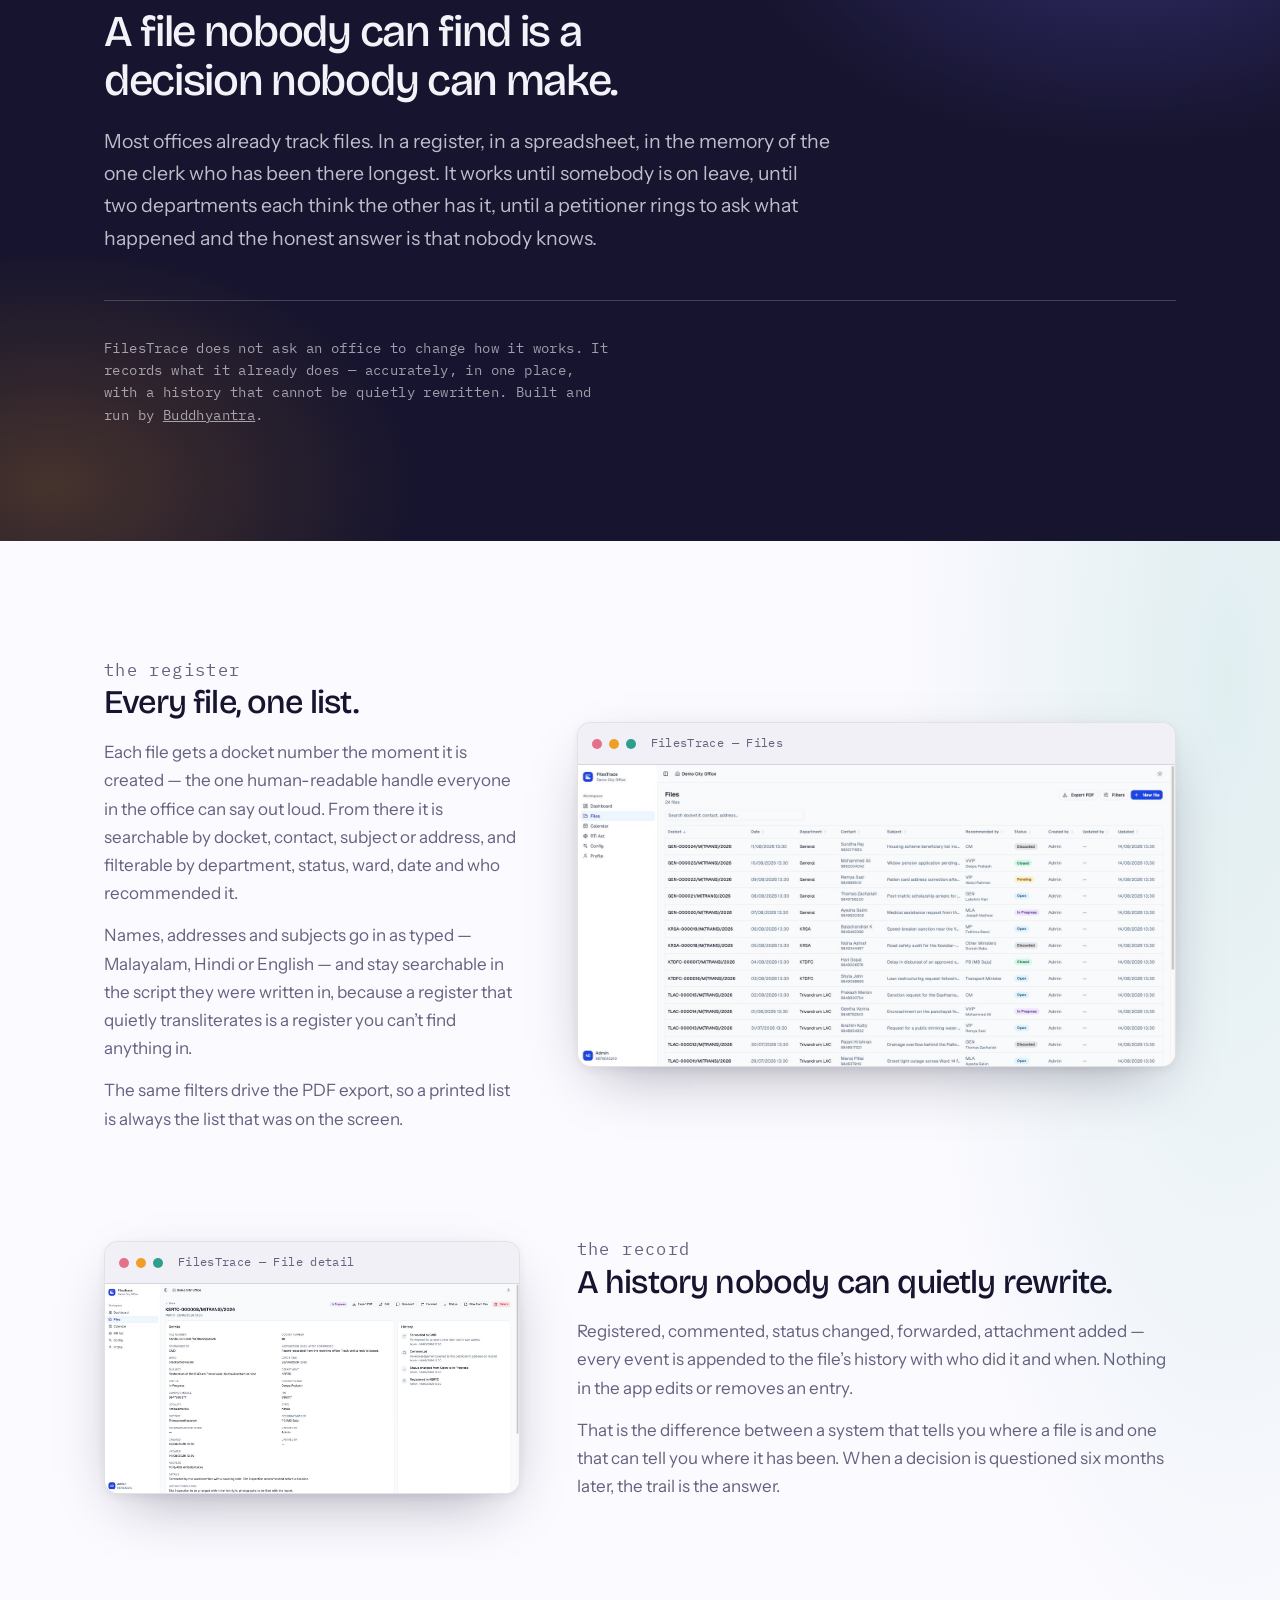
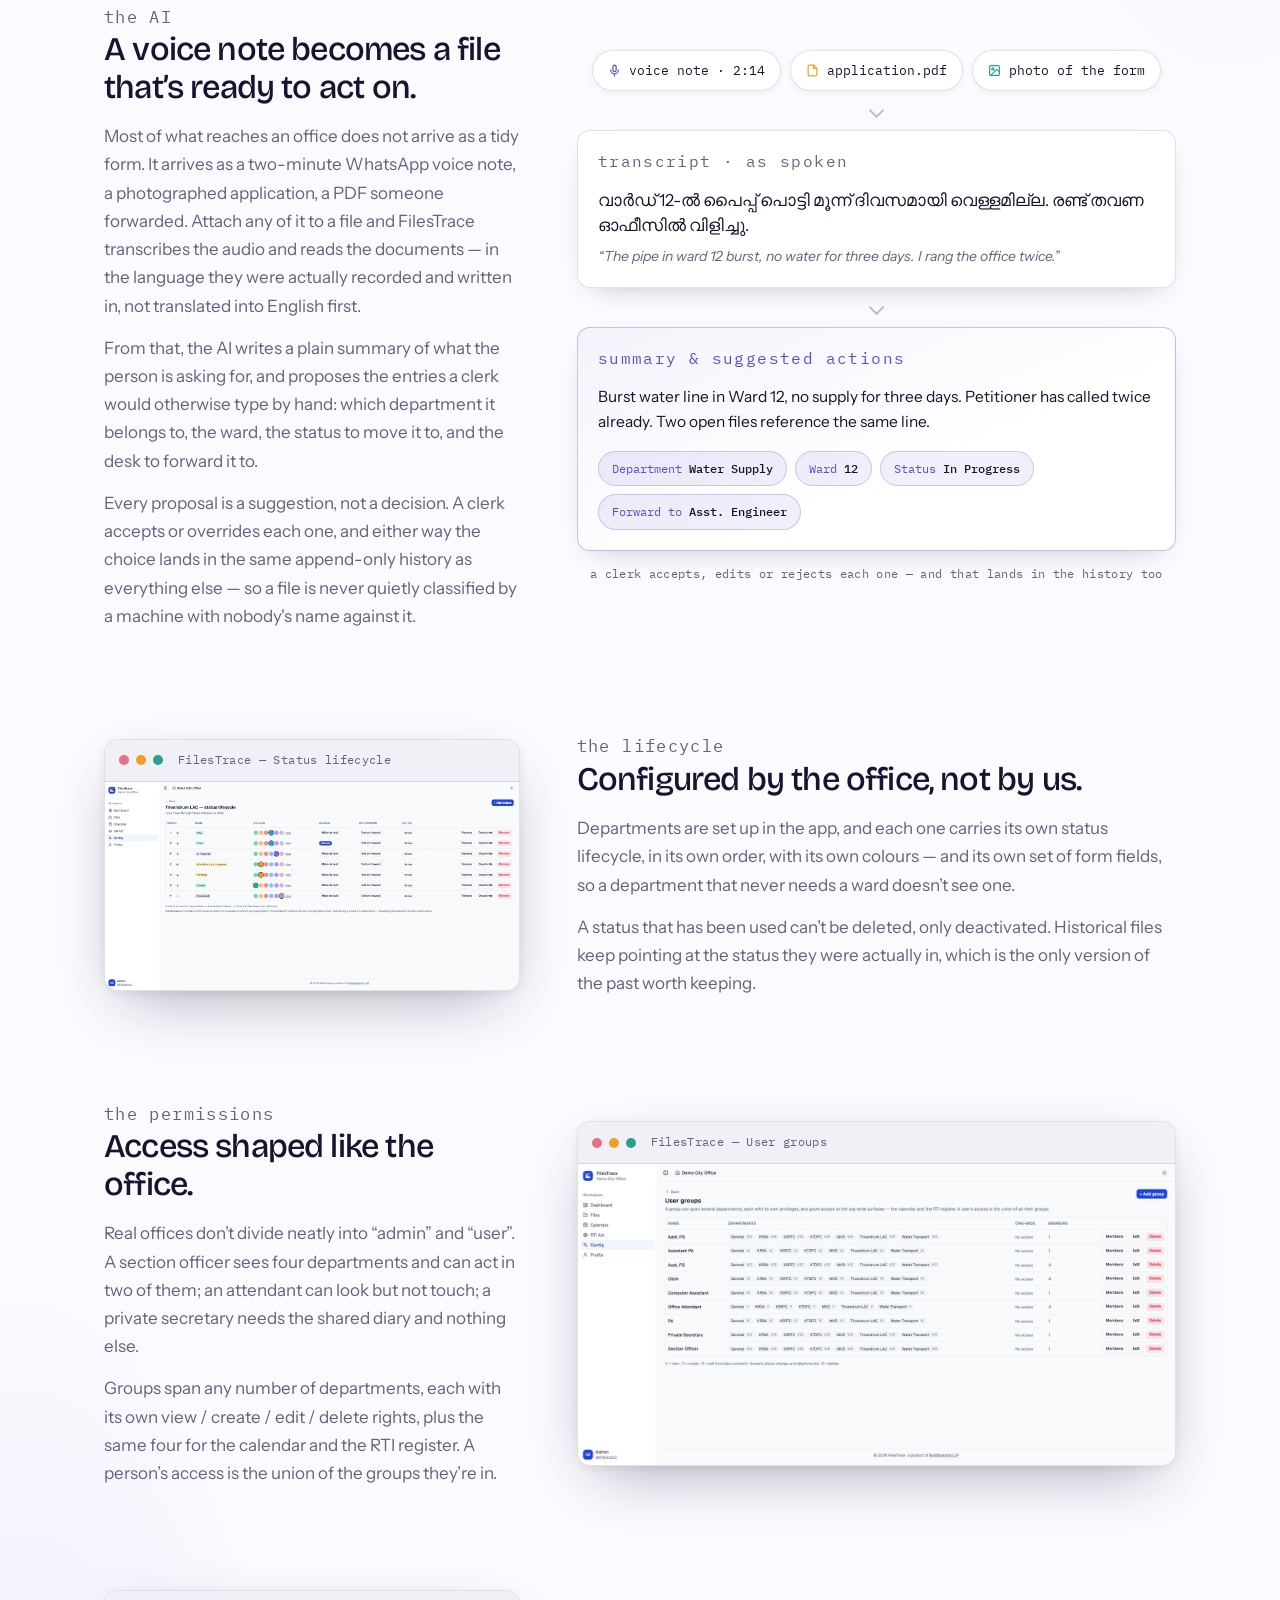
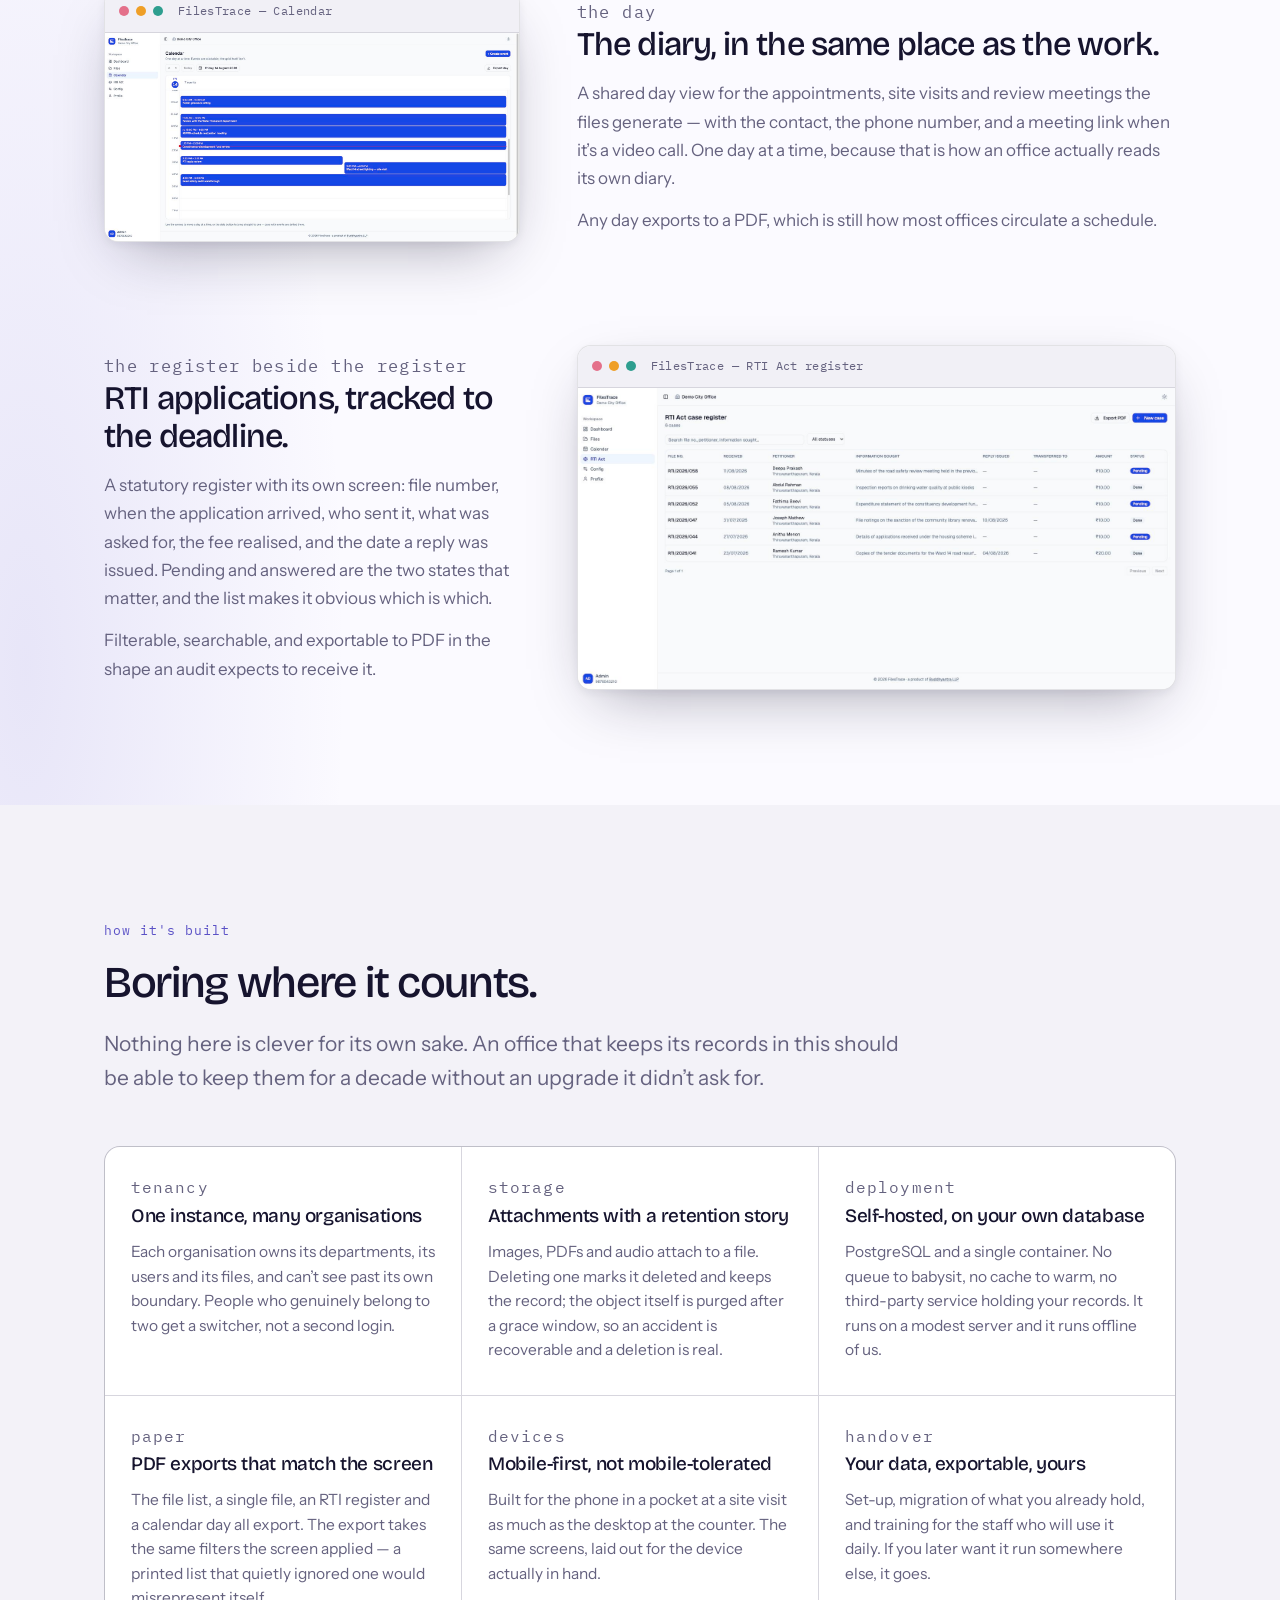
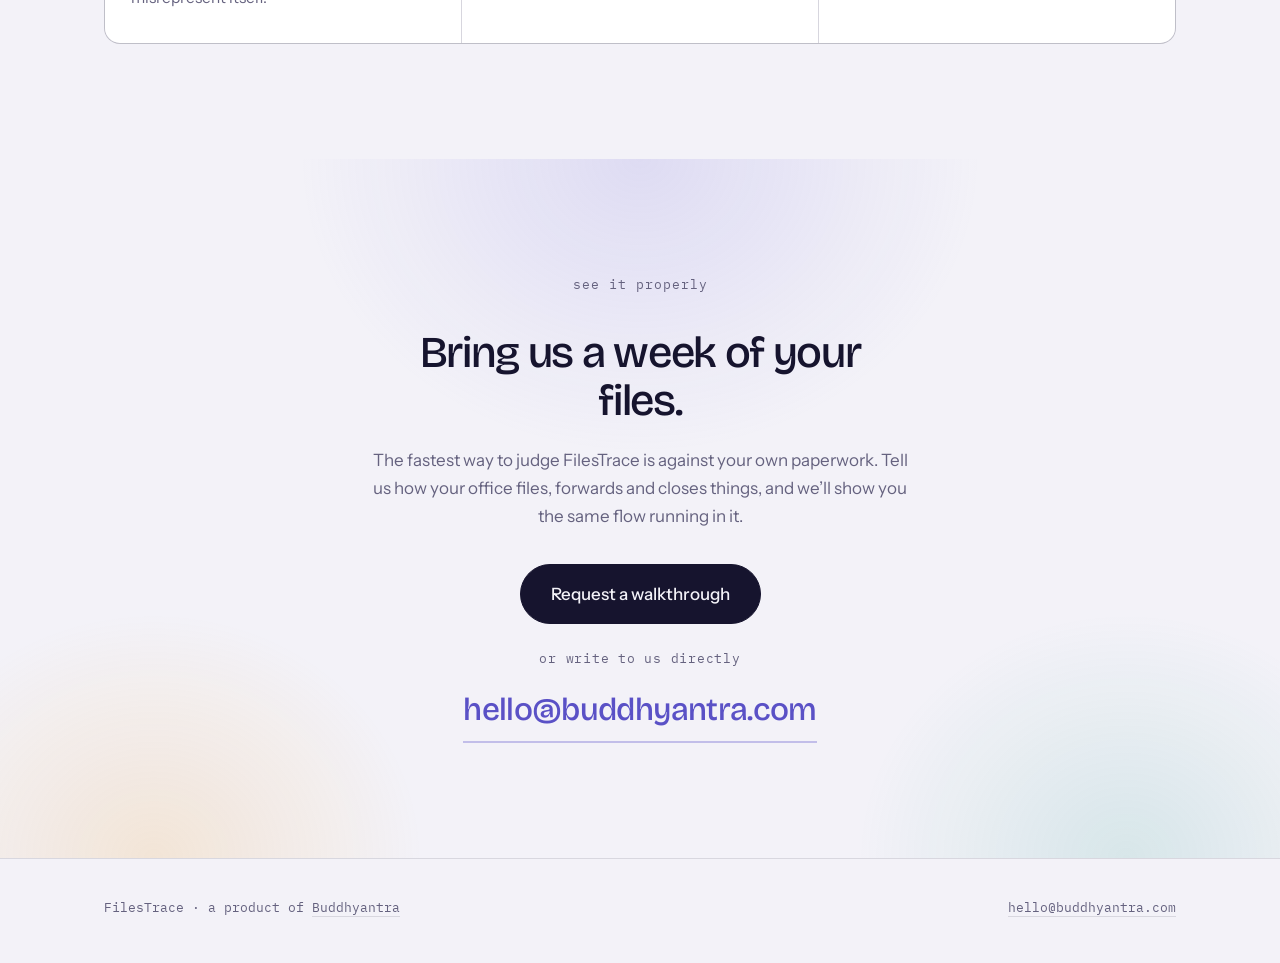
==== commit 2d2dbea9: "Enhance FilesTrace product page with improved SEO and AI features - Updated HTML metadata for better" ====
--- a/products/filestrace.html
+++ b/products/filestrace.html
@@ -1,10 +1,34 @@
 <!DOCTYPE html>
-<html lang="en">
+<html lang="en-IN">
 <head>
 <meta charset="utf-8">
 <meta name="viewport" content="width=device-width, initial-scale=1">
-<title>FilesTrace — file tracking for organisations · Buddhyantra</title>
-<meta name="description" content="FilesTrace is file tracking and status management for organisations. Departments, a configurable status lifecycle, forwarding between offices, attachments, and an append-only history of everything that happened to a file.">
+
+<title>FilesTrace — File Tracking Software for Government Offices</title>
+<meta name="description" content="FilesTrace is file tracking for government departments and organisations. Voice notes and scanned documents are transcribed, AI writes the summary and suggests the department, status and desk — over a configurable lifecycle and an append-only history.">
+<meta name="keywords" content="file tracking software, file tracking system, AI file summary, voice note to text, AI document triage, government file management software, RTI register software, office file movement tracking, docket tracking, self-hosted file tracking, India">
+<link rel="canonical" href="https://buddhyantra.com/products/filestrace.html">
+<meta name="robots" content="index, follow, max-image-preview:large, max-snippet:-1">
+<meta name="author" content="Buddhyantra">
+
+<!-- Open Graph -->
+<meta property="og:type" content="product">
+<meta property="og:site_name" content="Buddhyantra">
+<meta property="og:url" content="https://buddhyantra.com/products/filestrace.html">
+<meta property="og:title" content="FilesTrace — File Tracking Software for Government Offices">
+<meta property="og:description" content="Where is this file, what's its status, and who did what to it? Voice notes and documents transcribed, summarised and triaged by AI — over a lifecycle you configure and a history nobody can quietly rewrite.">
+<meta property="og:image" content="https://buddhyantra.com/assets/og-filestrace.png">
+<meta property="og:image:width" content="1200">
+<meta property="og:image:height" content="630">
+<meta property="og:image:alt" content="FilesTrace — file tracking and status management, by Buddhyantra.">
+<meta property="og:locale" content="en_IN">
+
+<!-- Twitter / X -->
+<meta name="twitter:card" content="summary_large_image">
+<meta name="twitter:title" content="FilesTrace — File Tracking Software for Government Offices">
+<meta name="twitter:description" content="Where is this file, what's its status, and who did what to it? Voice notes and documents transcribed, summarised and triaged by AI, over a history nobody can quietly rewrite.">
+<meta name="twitter:image" content="https://buddhyantra.com/assets/og-filestrace.png">
+
 <meta name="theme-color" content="#5A51C6">
 <!-- The product's own mark, not the company one — this page is what someone bookmarks as FilesTrace. -->
 <link rel="icon" type="image/svg+xml" href="../assets/filestrace/logo.svg">
@@ -165,6 +189,40 @@
 .kicker{font-family:var(--mono);font-size:12px;letter-spacing:.08em;margin:0 0 14px}
 .k-indigo{color:var(--indigo)} .k-teal{color:var(--teal)}
 .k-marigold{color:#C57F12} .k-rose{color:#C9506A}
+.k-lav{color:#6B62CE}
+
+/* ---------- ai intake diagram ----------
+   A drawing, not a screenshot: the AI step has no single screen of its own, and dressing
+   an illustration up as a captured UI would be a lie about what the app looks like. */
+.aiflow{margin:0;display:grid;gap:0;justify-items:stretch}
+.ai-arrow{display:block;justify-self:center;width:11px;height:11px;margin:14px 0;
+  border-right:2px solid rgba(22,20,46,.26);border-bottom:2px solid rgba(22,20,46,.26);
+  transform:rotate(45deg)}
+.ai-in{display:flex;flex-wrap:wrap;gap:9px;justify-content:center}
+.ai-chip{display:inline-flex;align-items:center;gap:8px;
+  font-family:var(--mono);font-size:12.5px;color:var(--ink);
+  padding:9px 15px;border-radius:999px;background:#FFF;
+  border:1px solid var(--line);box-shadow:0 2px 6px rgba(22,20,46,.05)}
+.ai-chip svg{flex:none}
+.ai-card{background:#FFF;border:1px solid var(--line);border-radius:13px;padding:18px 20px 20px;
+  box-shadow:0 10px 28px -18px rgba(22,20,46,.4)}
+.ai-t{font-family:var(--mono);font-size:11px;letter-spacing:.09em;margin:0 0 11px !important}
+.ai-t.t-in{color:var(--muted)}
+.ai-t.t-out{color:var(--indigo)}
+.aiflow p{font-size:15.5px;line-height:1.6;color:var(--muted);margin:0}
+.ai-ml{font-size:16.5px !important;color:var(--ink) !important;line-height:1.55 !important}
+.ai-gloss{margin-top:6px !important;font-size:14px !important;font-style:italic}
+.ai-sum{border-color:rgba(90,81,198,.34);
+  background:linear-gradient(158deg,rgba(90,81,198,.07),rgba(255,255,255,0) 60%),#FFF}
+.ai-sum p.ai-body{color:var(--ink) !important;font-size:15.5px !important}
+.ai-acts{list-style:none;margin:16px 0 0;padding:0;display:flex;flex-wrap:wrap;gap:8px}
+.ai-acts li{display:inline-flex;align-items:center;gap:7px;
+  font-family:var(--mono);font-size:12px;color:var(--indigo);
+  padding:7px 13px;border-radius:999px;
+  background:rgba(90,81,198,.09);border:1px solid rgba(90,81,198,.24)}
+.ai-acts li b{font-weight:500;color:var(--ink)}
+.ai-note{display:block;margin-top:14px;font-family:var(--mono);font-size:11.5px;
+  letter-spacing:.03em;color:var(--muted);text-align:center}
 
 /* ---------- facts ---------- */
 .facts{display:grid;grid-template-columns:repeat(3,1fr);gap:1px;
@@ -208,12 +266,102 @@
   .feat.flip .feat-txt{order:0}
   .facts{grid-template-columns:1fr;margin-top:38px}
 }
+/* The header is the one row that can't reflow — the button is `nowrap` and the company name
+   shouldn't truncate — so below 600px both sides step down instead of colliding. */
+@media (max-width:600px){
+  .site-head .wrap{padding:0 16px}
+  .head-in{gap:12px}
+  .brand{gap:10px}
+  .brand-name{font-size:20px}
+  .site-head .btn{font-size:13px;padding:9px 15px}
+}
+@media (max-width:400px){
+  .brand{gap:8px}
+  .brand svg{width:22px;height:35px}
+  .brand-name{font-size:18px}
+  .site-head .btn{font-size:12px;padding:8px 12px}
+}
 @media (prefers-reduced-motion:reduce){
   html{scroll-behavior:auto}
   *,*::before,*::after{animation:none !important;transition-duration:.01ms !important}
   .reveal{opacity:1;transform:none}
 }
 </style>
+
+<script type="application/ld+json">
+{
+  "@context": "https://schema.org",
+  "@graph": [
+    {
+      "@type": "SoftwareApplication",
+      "@id": "https://buddhyantra.com/products/filestrace.html#software",
+      "name": "FilesTrace",
+      "url": "https://buddhyantra.com/products/filestrace.html",
+      "applicationCategory": "BusinessApplication",
+      "applicationSubCategory": "File tracking, document management and AI-assisted triage",
+      "operatingSystem": "Web browser, Android, iOS",
+      "description": "FilesTrace is file tracking and status management for government departments and organisations that run on paperwork. Every file is filed under a department, moves through a status lifecycle the office configures itself, can be forwarded to another desk, carries its attachments, and keeps an append-only history of everything that happened to it. Attached voice notes and documents are transcribed in the language they were recorded in, and AI summarises them and proposes the department, ward, status and forwarding desk for a clerk to accept or override.",
+      "image": "https://buddhyantra.com/assets/filestrace/dashboard.jpg",
+      "screenshot": [
+        "https://buddhyantra.com/assets/filestrace/dashboard.jpg",
+        "https://buddhyantra.com/assets/filestrace/files.jpg",
+        "https://buddhyantra.com/assets/filestrace/file-detail.jpg",
+        "https://buddhyantra.com/assets/filestrace/statuses.jpg",
+        "https://buddhyantra.com/assets/filestrace/groups.jpg",
+        "https://buddhyantra.com/assets/filestrace/calendar.jpg",
+        "https://buddhyantra.com/assets/filestrace/rti.jpg"
+      ],
+      "featureList": [
+        "Docket-numbered file register, searchable and filterable by department, status, ward and date",
+        "Voice notes and attached documents transcribed in the language they were recorded in",
+        "AI-generated summary of an attached voice note, PDF or photographed form",
+        "AI-suggested department, ward, status and forwarding desk, accepted or overridden by a clerk and recorded in the history",
+        "Names and subjects stored and searched in the script they were typed in — Malayalam, Hindi or English",
+        "Status lifecycle configured per department, with statuses that can be deactivated but never deleted",
+        "Append-only history of every comment, forward, status change and attachment",
+        "Forwarding between departments and offices",
+        "Group-based access control spanning multiple departments",
+        "Shared calendar for appointments, site visits and reviews",
+        "RTI Act application register tracked to the statutory deadline",
+        "PDF exports that carry the same filters as the screen",
+        "Self-hosted on your own PostgreSQL database",
+        "Mobile-first interface"
+      ],
+      "inLanguage": "en-IN",
+      "isAccessibleForFree": false,
+      "publisher": { "@id": "https://buddhyantra.com/#organization" },
+      "author": { "@id": "https://buddhyantra.com/#organization" }
+    },
+    {
+      "@type": "Organization",
+      "@id": "https://buddhyantra.com/#organization",
+      "name": "Buddhyantra",
+      "url": "https://buddhyantra.com/",
+      "logo": "https://buddhyantra.com/assets/buddhyantra-logo.png",
+      "email": "hello@buddhyantra.com"
+    },
+    {
+      "@type": "BreadcrumbList",
+      "@id": "https://buddhyantra.com/products/filestrace.html#breadcrumb",
+      "itemListElement": [
+        { "@type": "ListItem", "position": 1, "name": "Buddhyantra", "item": "https://buddhyantra.com/" },
+        { "@type": "ListItem", "position": 2, "name": "Products", "item": "https://buddhyantra.com/#products" },
+        { "@type": "ListItem", "position": 3, "name": "FilesTrace" }
+      ]
+    },
+    {
+      "@type": "WebPage",
+      "@id": "https://buddhyantra.com/products/filestrace.html#webpage",
+      "url": "https://buddhyantra.com/products/filestrace.html",
+      "name": "FilesTrace — File Tracking Software for Government Offices",
+      "description": "FilesTrace is file tracking for government departments and organisations. Voice notes and scanned documents are transcribed, AI writes the summary and suggests the department, status and desk — over a configurable lifecycle and an append-only history.",
+      "breadcrumb": { "@id": "https://buddhyantra.com/products/filestrace.html#breadcrumb" },
+      "mainEntity": { "@id": "https://buddhyantra.com/products/filestrace.html#software" },
+      "inLanguage": "en-IN"
+    }
+  ]
+}
+</script>
 </head>
 <body>
 
@@ -253,7 +401,7 @@
     </div>
 
     <p class="hero-line">Where is this file, what’s its status, and who did what to it?</p>
-    <p class="hero-lede">FilesTrace is file tracking and status management for organisations that run on paperwork. Every file is filed under a department, moves through a status lifecycle you configure yourself, can be forwarded to another office, carries its attachments, and accumulates an append-only history of everything that happened to it. Ask the question at any hour and the answer is on the screen.</p>
+    <p class="hero-lede">FilesTrace is file tracking and status management for government departments and organisations that run on paperwork. Every file is filed under a department, moves through a status lifecycle you configure yourself, can be forwarded to another office, carries its attachments, and accumulates an append-only history of everything that happened to it. Ask the question at any hour and the answer is on the screen.</p>
 
     <div class="hero-actions">
       <a class="btn btn-lg" href="#talk">Request a walkthrough</a>
@@ -277,7 +425,7 @@
     <h2>A file nobody can find is a decision nobody can make.</h2>
     <p>Most offices already track files. In a register, in a spreadsheet, in the memory of the one clerk who has been there longest. It works until somebody is on leave, until two departments each think the other has it, until a petitioner rings to ask what happened and the honest answer is that nobody knows.</p>
     <div class="rule"></div>
-    <p class="aside">FilesTrace does not ask an office to change how it works. It records what it already does — accurately, in one place, with a history that cannot be quietly rewritten.</p>
+    <p class="aside">FilesTrace does not ask an office to change how it works. It records what it already does — accurately, in one place, with a history that cannot be quietly rewritten. Built and run by <a href="../index.html#what-we-do">Buddhyantra</a>.</p>
   </div>
 </section>
 
@@ -289,6 +437,7 @@
         <p class="kicker k-indigo">the register</p>
         <h3>Every file, one list.</h3>
         <p>Each file gets a docket number the moment it is created — the one human-readable handle everyone in the office can say out loud. From there it is searchable by docket, contact, subject or address, and filterable by department, status, ward, date and who recommended it.</p>
+        <p>Names, addresses and subjects go in as typed — Malayalam, Hindi or English — and stay searchable in the script they were written in, because a register that quietly transliterates is a register you can’t find anything in.</p>
         <p>The same filters drive the PDF export, so a printed list is always the list that was on the screen.</p>
       </div>
       <figure>
@@ -318,6 +467,62 @@
 
     <div class="feat reveal">
       <div class="feat-txt">
+        <p class="kicker k-lav">the AI</p>
+        <h3>A voice note becomes a file that’s ready to act on.</h3>
+        <p>Most of what reaches an office does not arrive as a tidy form. It arrives as a two-minute WhatsApp voice note, a photographed application, a PDF someone forwarded. Attach any of it to a file and FilesTrace transcribes the audio and reads the documents — in the language they were actually recorded and written in, not translated into English first.</p>
+        <p>From that, the AI writes a plain summary of what the person is asking for, and proposes the entries a clerk would otherwise type by hand: which department it belongs to, the ward, the status to move it to, and the desk to forward it to.</p>
+        <p>Every proposal is a suggestion, not a decision. A clerk accepts or overrides each one, and either way the choice lands in the same append-only history as everything else — so a file is never quietly classified by a machine with nobody's name against it.</p>
+      </div>
+      <figure>
+        <div class="aiflow">
+          <div class="ai-in">
+            <span class="ai-chip">
+              <svg width="13" height="13" viewBox="0 0 24 24" fill="none" stroke="#5A51C6" stroke-width="2.2" stroke-linecap="round" aria-hidden="true">
+                <rect x="9" y="2" width="6" height="12" rx="3"/><path d="M5 11a7 7 0 0 0 14 0M12 18v4"/>
+              </svg>
+              voice note · 2:14
+            </span>
+            <span class="ai-chip">
+              <svg width="13" height="13" viewBox="0 0 24 24" fill="none" stroke="#EF9F27" stroke-width="2.2" stroke-linecap="round" stroke-linejoin="round" aria-hidden="true">
+                <path d="M14 2H6a2 2 0 0 0-2 2v16a2 2 0 0 0 2 2h12a2 2 0 0 0 2-2V8z"/><path d="M14 2v6h6"/>
+              </svg>
+              application.pdf
+            </span>
+            <span class="ai-chip">
+              <svg width="13" height="13" viewBox="0 0 24 24" fill="none" stroke="#2E9E8F" stroke-width="2.2" stroke-linecap="round" stroke-linejoin="round" aria-hidden="true">
+                <rect x="3" y="3" width="18" height="18" rx="2"/><circle cx="9" cy="9" r="2"/><path d="M21 15l-5-5L5 21"/>
+              </svg>
+              photo of the form
+            </span>
+          </div>
+
+          <span class="ai-arrow" aria-hidden="true"></span>
+
+          <div class="ai-card">
+            <p class="ai-t t-in">transcript · as spoken</p>
+            <p class="ai-ml">വാർഡ് 12-ൽ പൈപ്പ് പൊട്ടി മൂന്ന് ദിവസമായി വെള്ളമില്ല. രണ്ട് തവണ ഓഫീസിൽ വിളിച്ചു.</p>
+            <p class="ai-gloss">“The pipe in ward 12 burst, no water for three days. I rang the office twice.”</p>
+          </div>
+
+          <span class="ai-arrow" aria-hidden="true"></span>
+
+          <div class="ai-card ai-sum">
+            <p class="ai-t t-out">summary &amp; suggested actions</p>
+            <p class="ai-body">Burst water line in Ward 12, no supply for three days. Petitioner has called twice already. Two open files reference the same line.</p>
+            <ul class="ai-acts">
+              <li>Department <b>Water Supply</b></li>
+              <li>Ward <b>12</b></li>
+              <li>Status <b>In Progress</b></li>
+              <li>Forward to <b>Asst. Engineer</b></li>
+            </ul>
+          </div>
+        </div>
+        <figcaption class="ai-note">a clerk accepts, edits or rejects each one — and that lands in the history too</figcaption>
+      </figure>
+    </div>
+
+    <div class="feat flip reveal">
+      <div class="feat-txt">
         <p class="kicker k-marigold">the lifecycle</p>
         <h3>Configured by the office, not by us.</h3>
         <p>Departments are set up in the app, and each one carries its own status lifecycle, in its own order, with its own colours — and its own set of form fields, so a department that never needs a ward doesn’t see one.</p>
@@ -332,7 +537,7 @@
       </figure>
     </div>
 
-    <div class="feat flip reveal">
+    <div class="feat reveal">
       <div class="feat-txt">
         <p class="kicker k-rose">the permissions</p>
         <h3>Access shaped like the office.</h3>
@@ -348,7 +553,7 @@
       </figure>
     </div>
 
-    <div class="feat reveal">
+    <div class="feat flip reveal">
       <div class="feat-txt">
         <p class="kicker k-indigo">the day</p>
         <h3>The diary, in the same place as the work.</h3>
@@ -364,7 +569,7 @@
       </figure>
     </div>
 
-    <div class="feat flip reveal">
+    <div class="feat reveal">
       <div class="feat-txt">
         <p class="kicker k-teal">the register beside the register</p>
         <h3>RTI applications, tracked to the deadline.</h3>
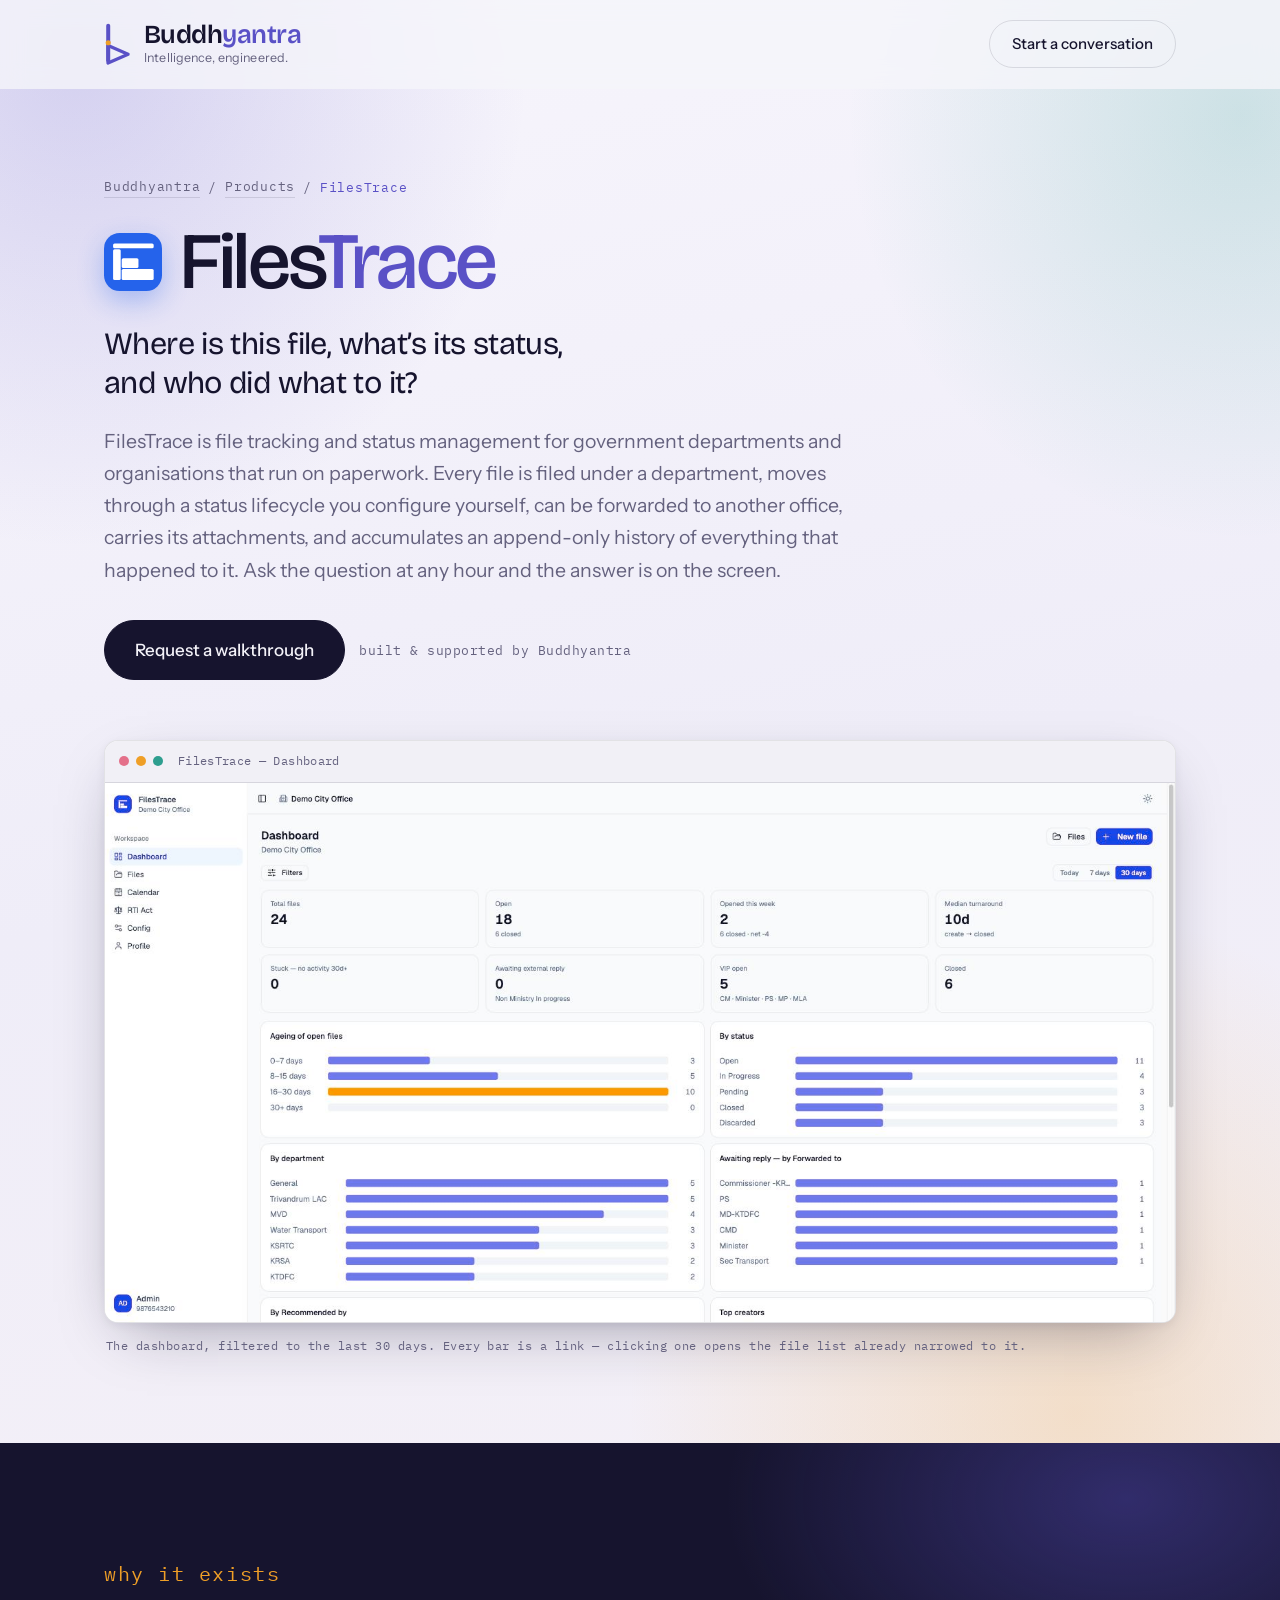
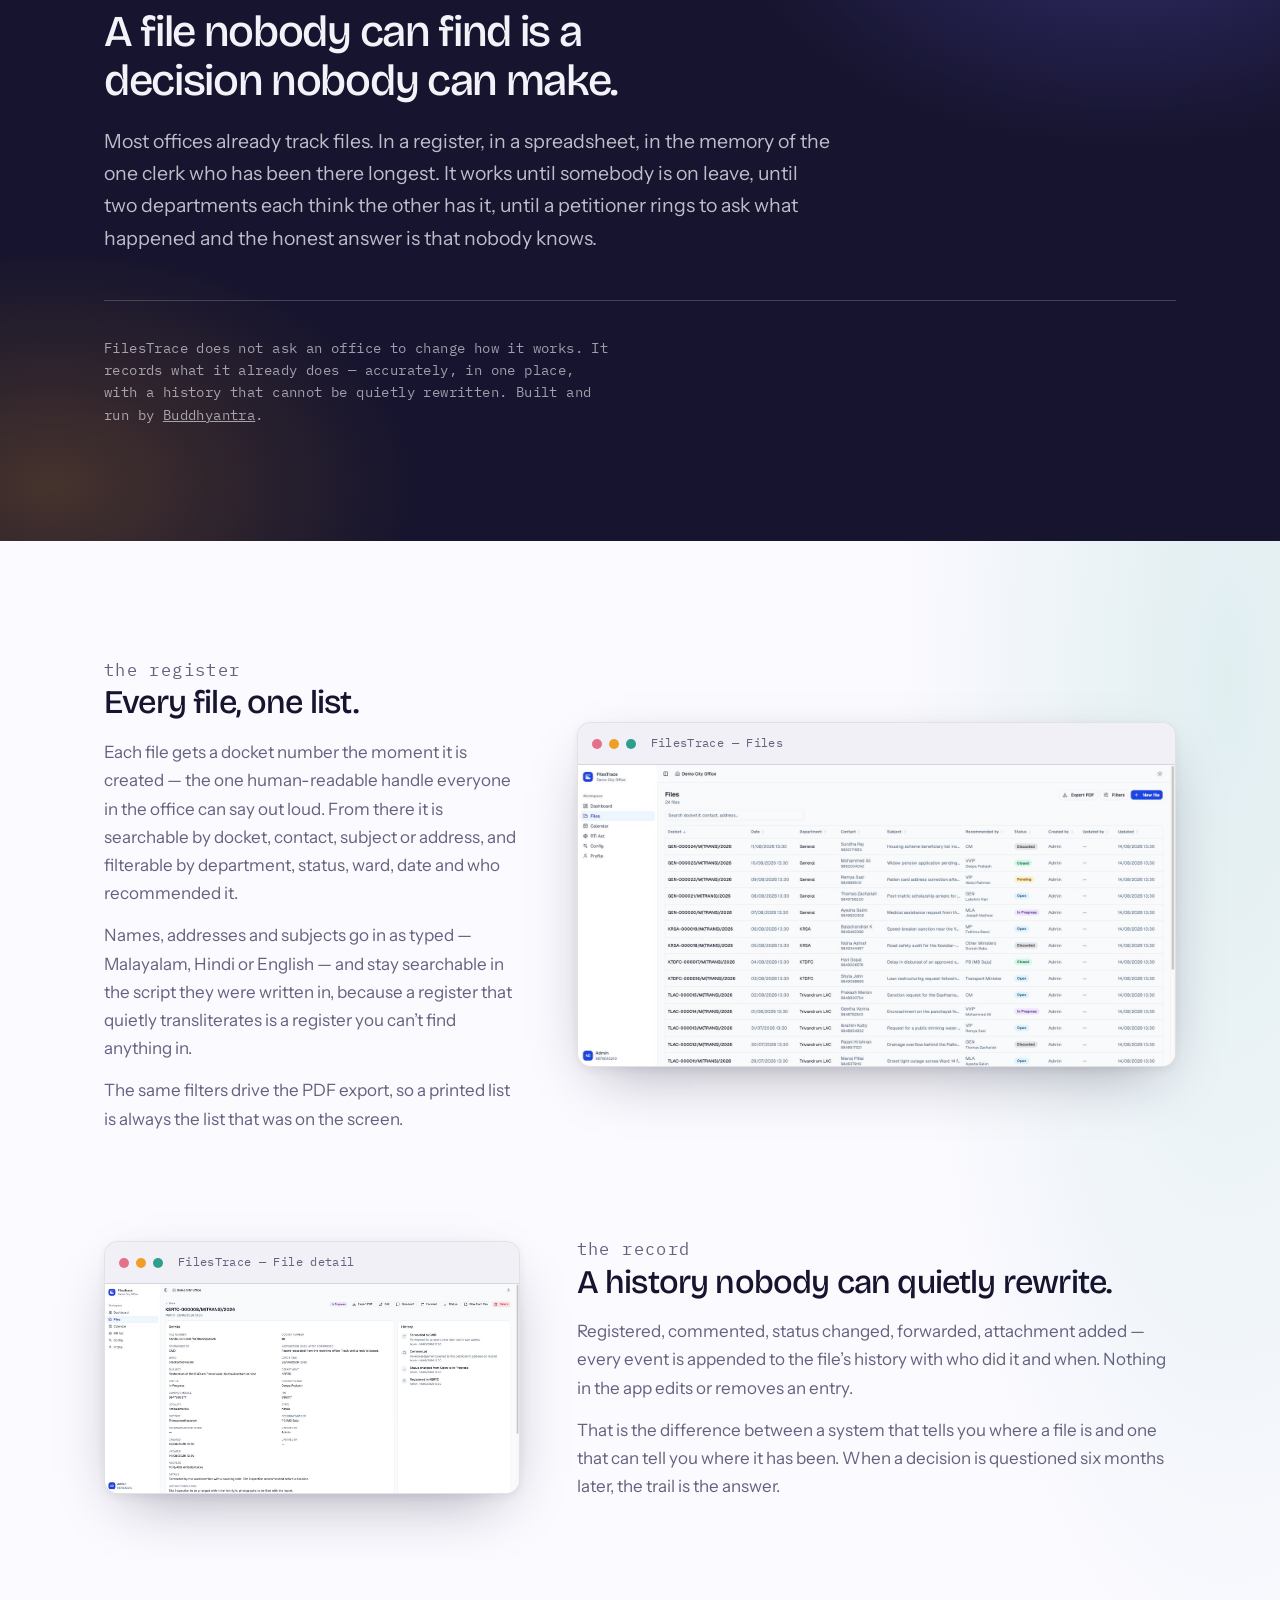
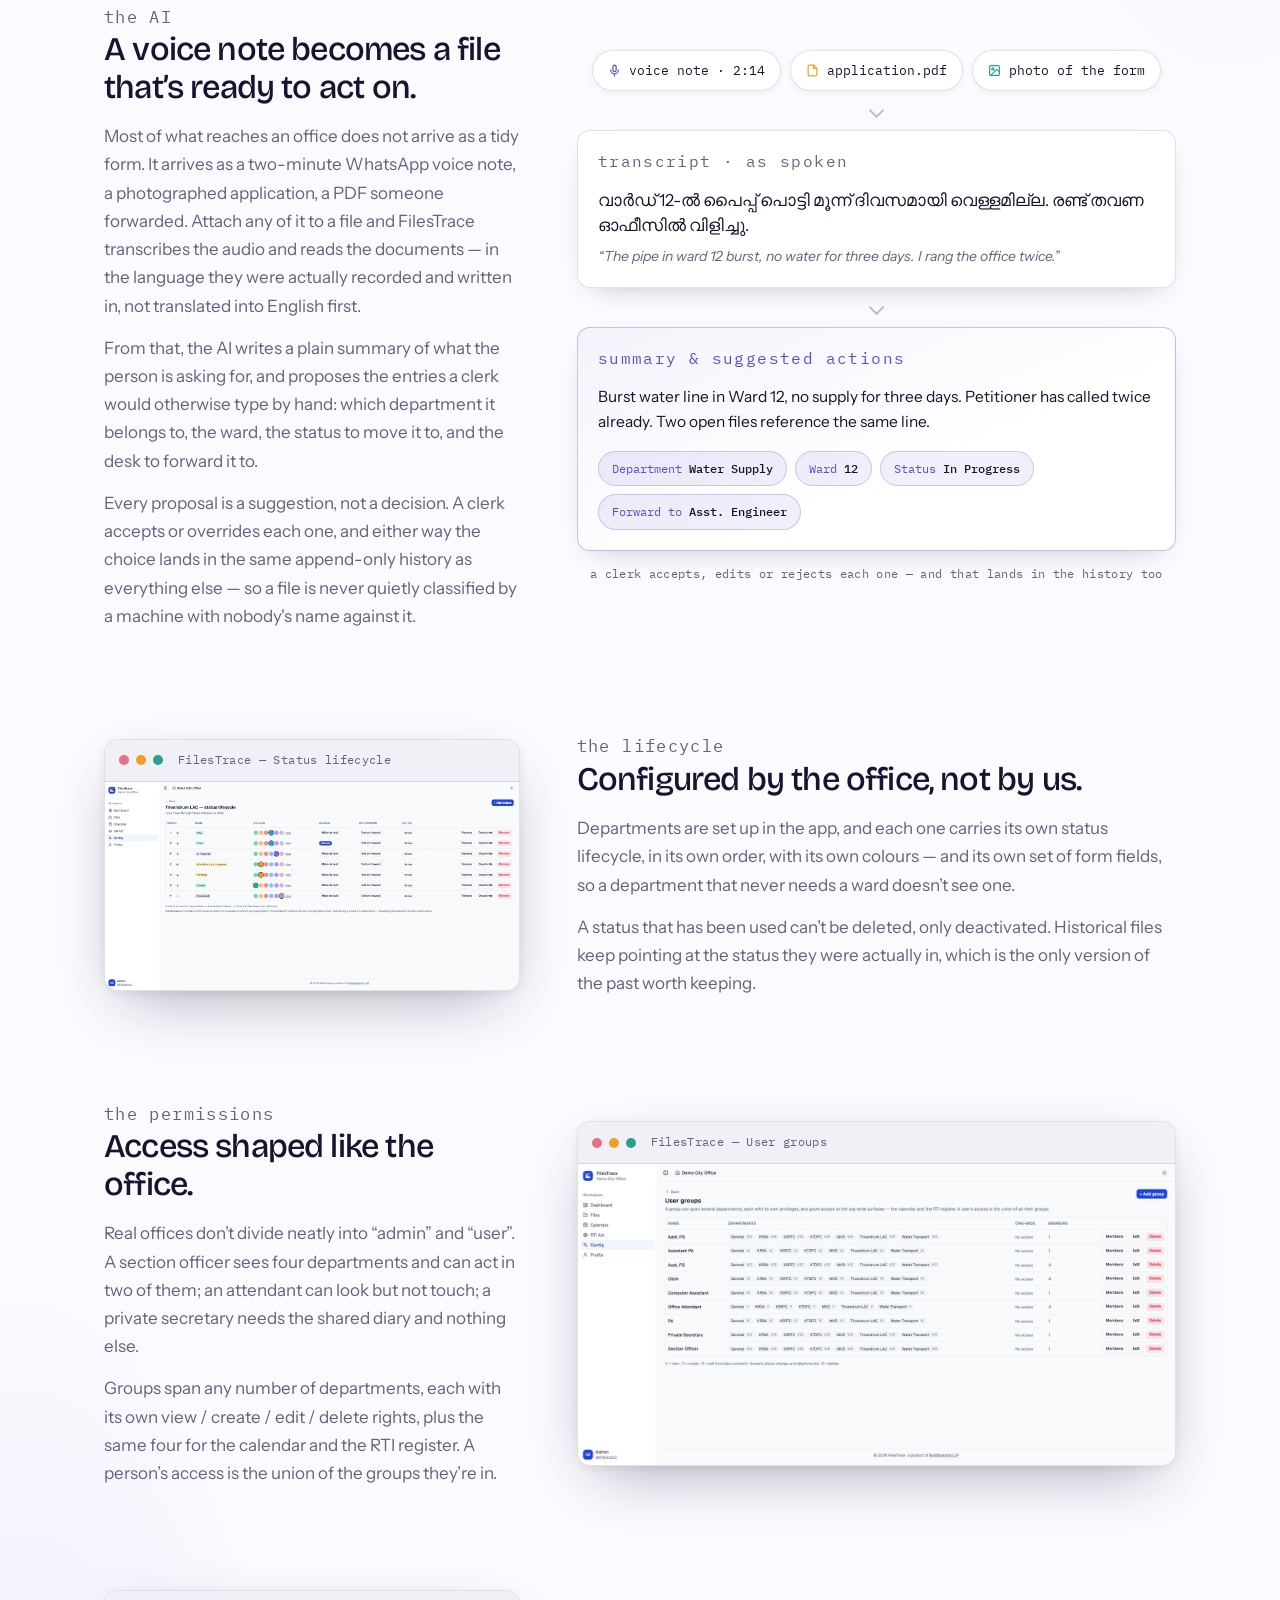
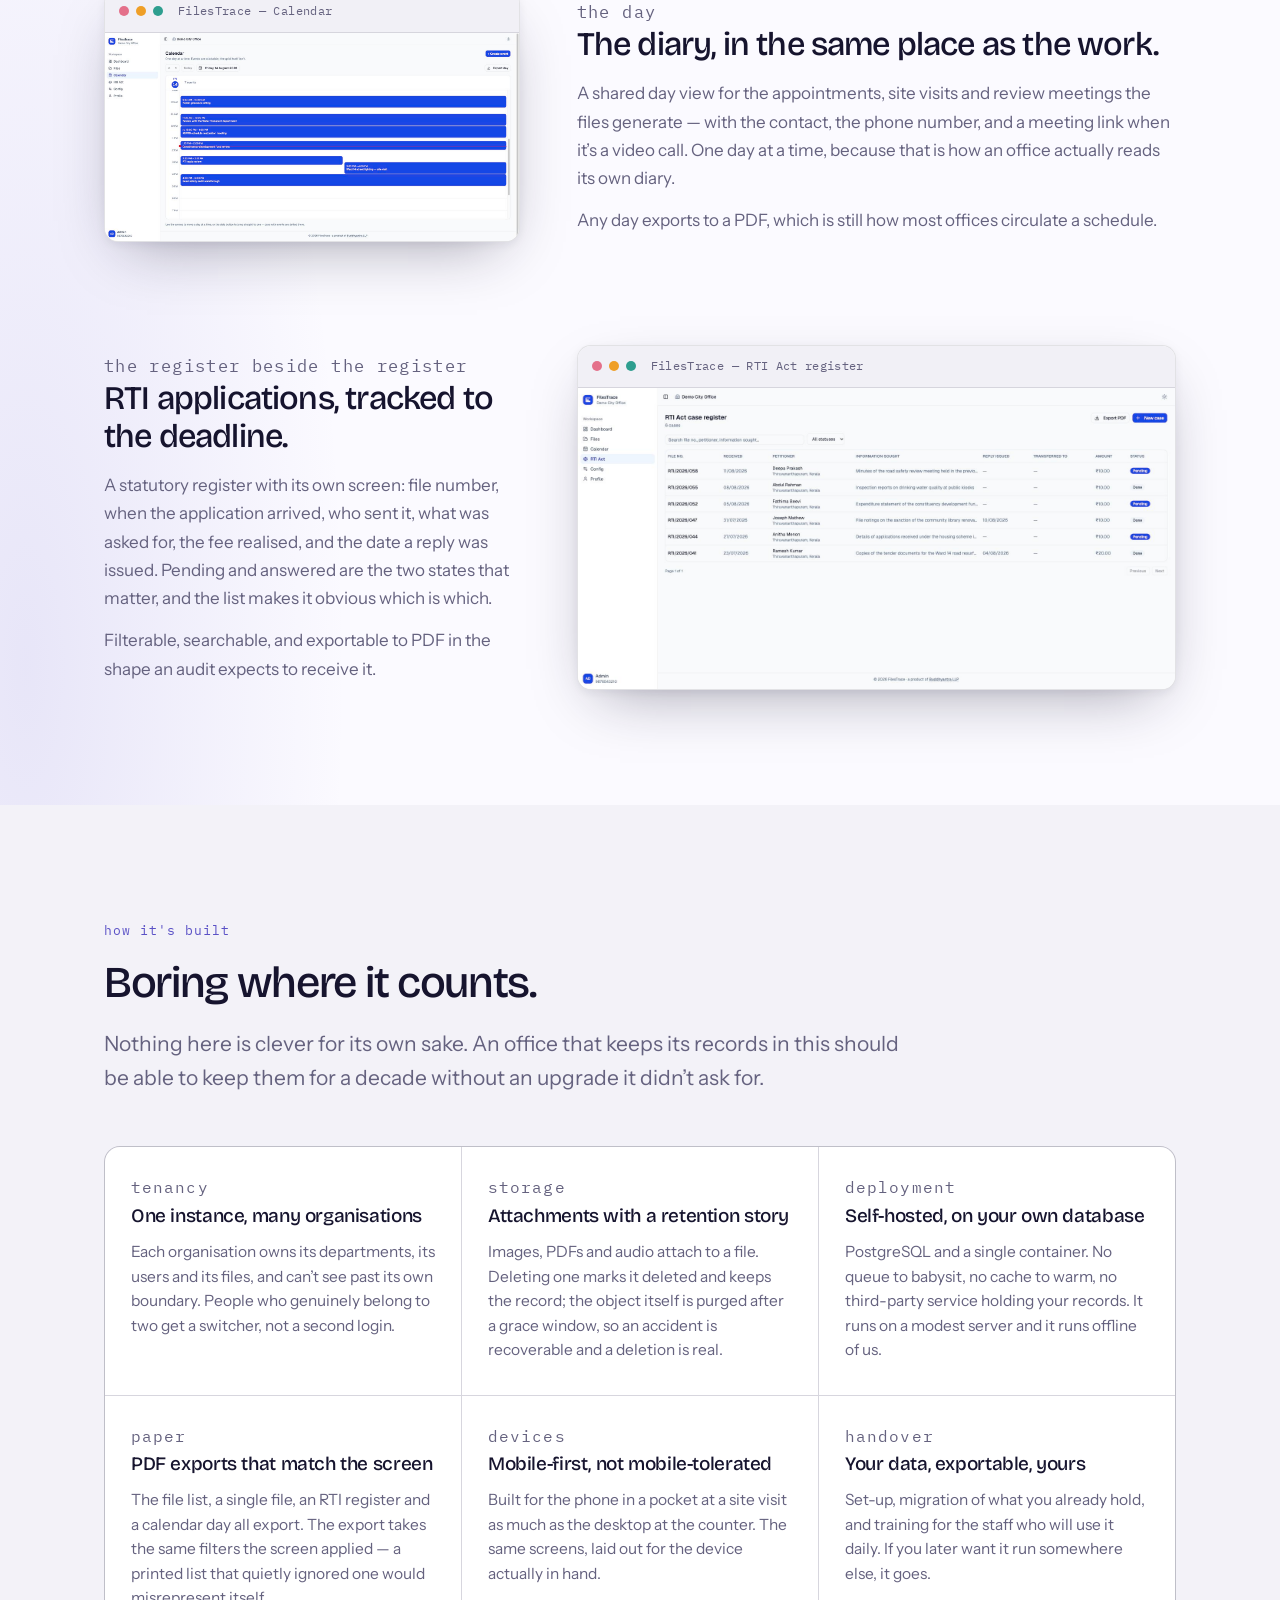
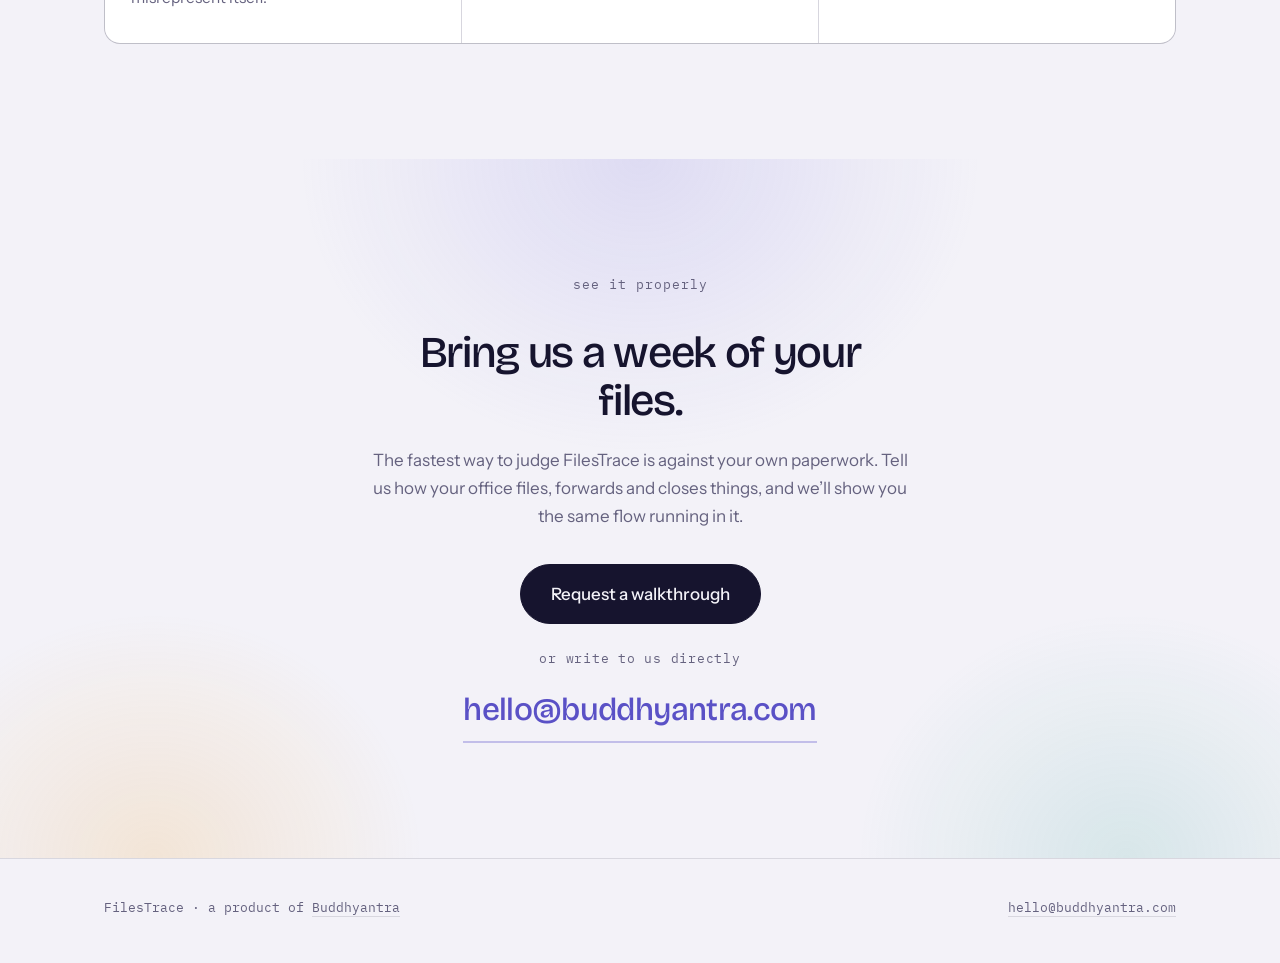
==== commit f6d54007: "Update tagline to "Intelligence, engineered." Replace "Engineered, not assembled." across the site: " ====
--- a/products/filestrace.html
+++ b/products/filestrace.html
@@ -32,6 +32,8 @@
 <meta name="theme-color" content="#5A51C6">
 <!-- The product's own mark, not the company one — this page is what someone bookmarks as FilesTrace. -->
 <link rel="icon" type="image/svg+xml" href="../assets/filestrace/logo.svg">
+<link rel="icon" href="/favicon.ico" sizes="16x16 32x32 48x48">
+<link rel="apple-touch-icon" href="/assets/apple-touch-icon.png">
 <link rel="preconnect" href="https://fonts.googleapis.com">
 <link rel="preconnect" href="https://fonts.gstatic.com" crossorigin>
 <link href="https://fonts.googleapis.com/css2?family=Bricolage+Grotesque:opsz,wght@12..96,400;12..96,500;12..96,700&family=IBM+Plex+Mono:wght@400;500&family=Instrument+Sans:wght@400;500;600&display=swap" rel="stylesheet">
@@ -375,7 +377,7 @@
       </svg>
       <span class="brand-txt">
         <span class="brand-name">Buddh<em>yantra</em></span>
-        <span class="brand-tag">Engineered, not assembled.</span>
+        <span class="brand-tag">Intelligence, engineered.</span>
       </span>
     </a>
     <a class="btn btn-ghost" href="#talk">Start a conversation</a>
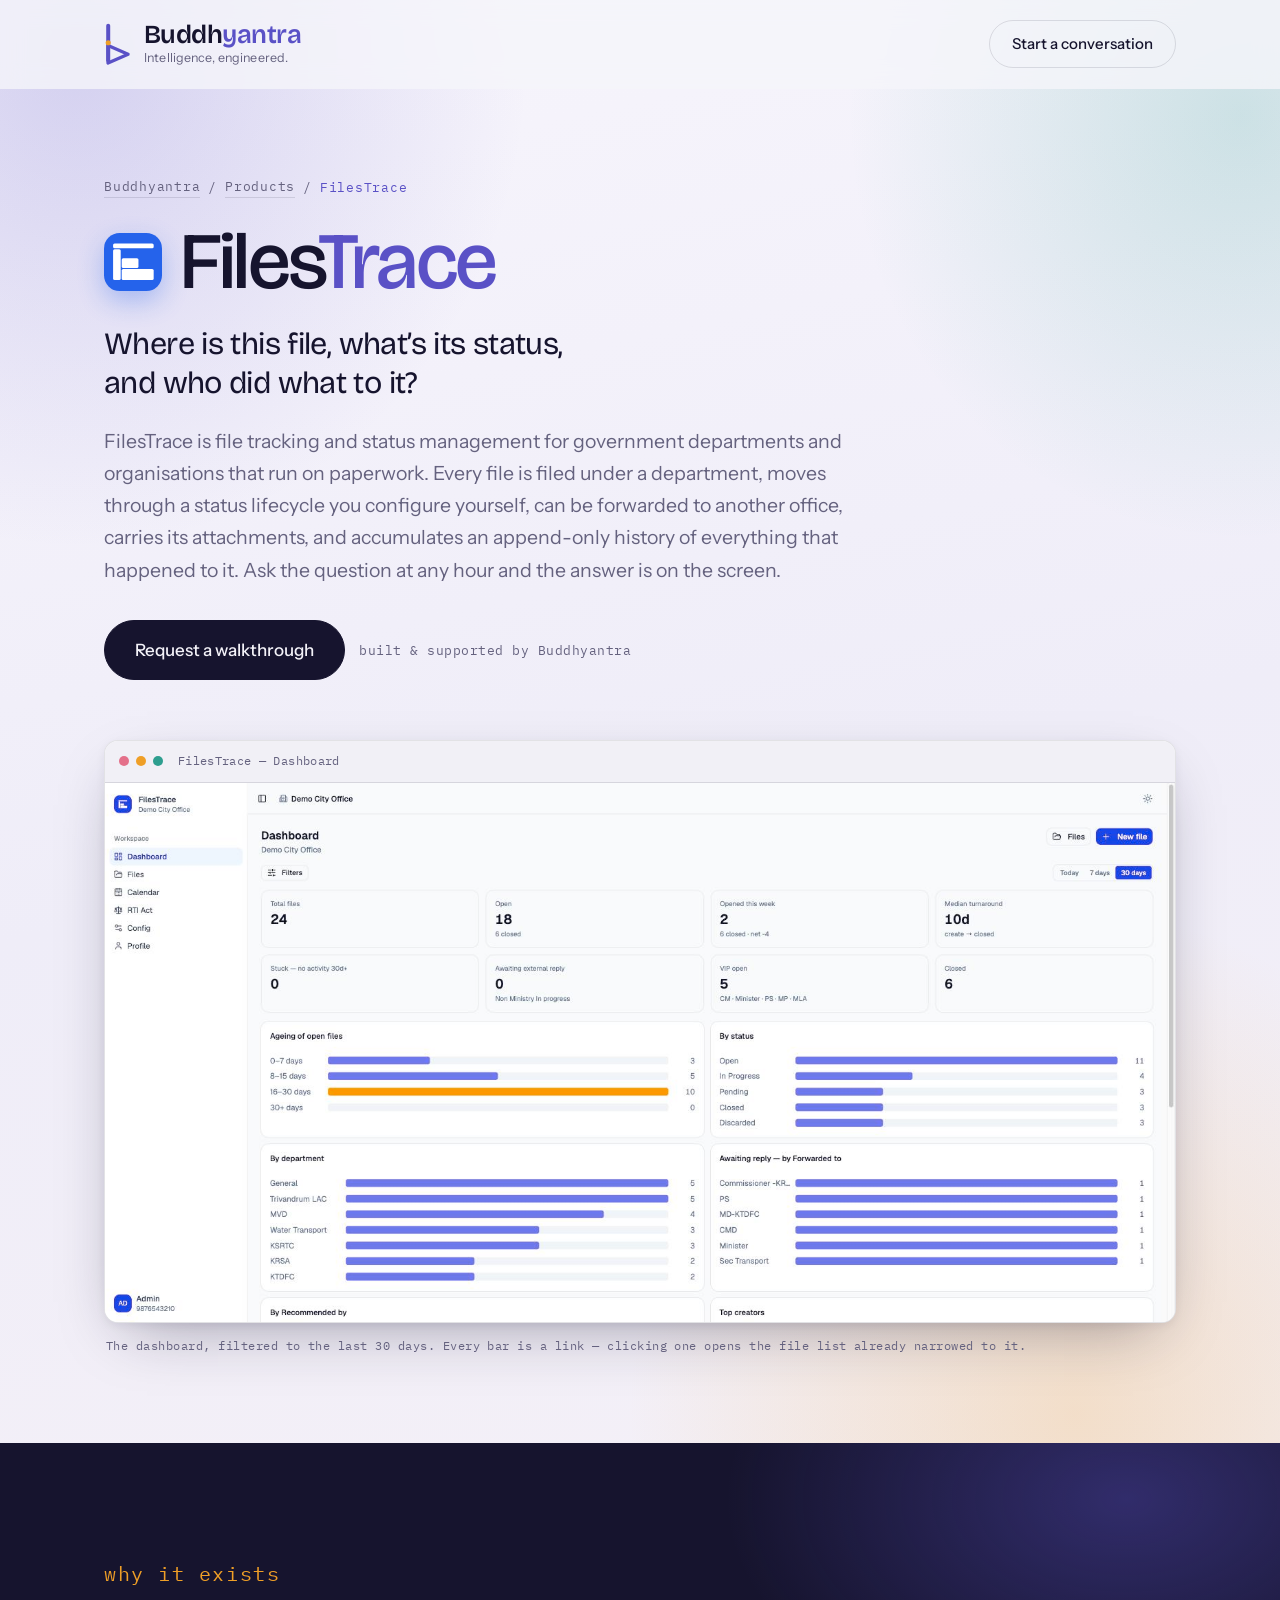
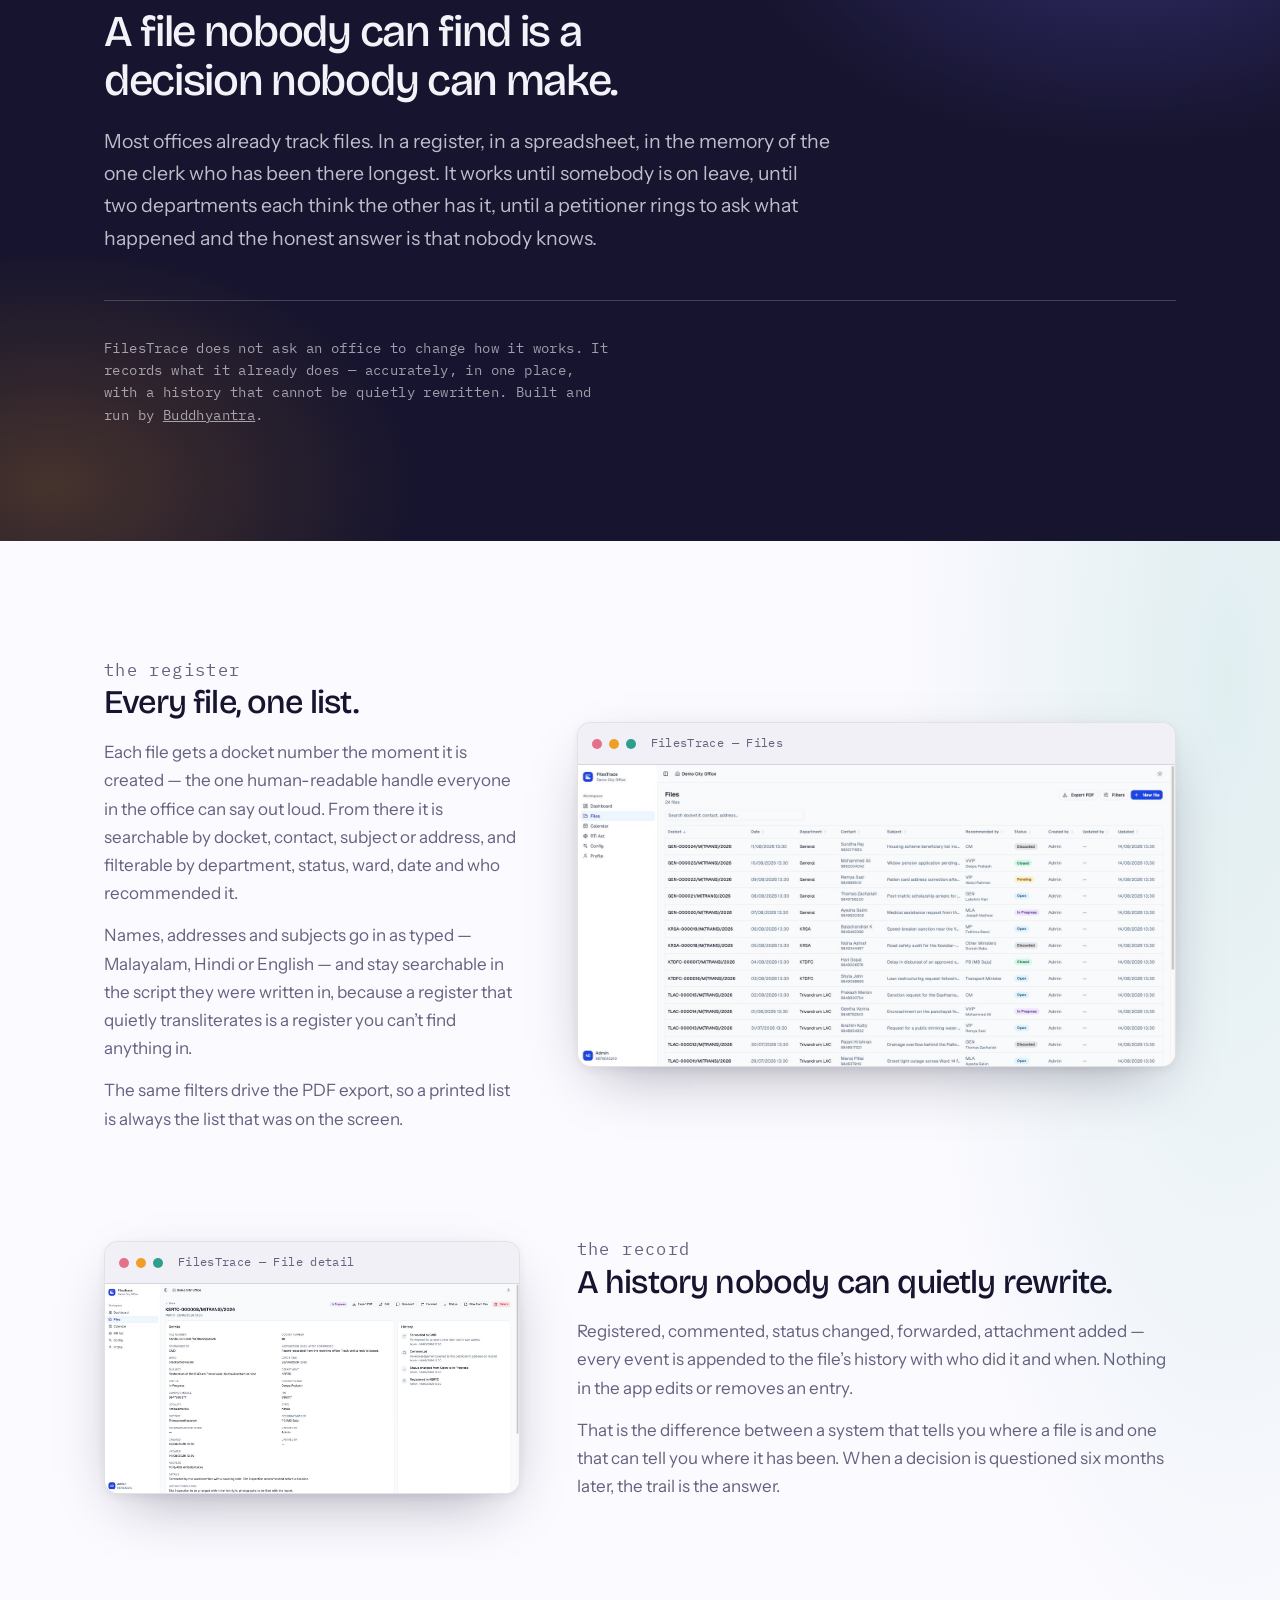
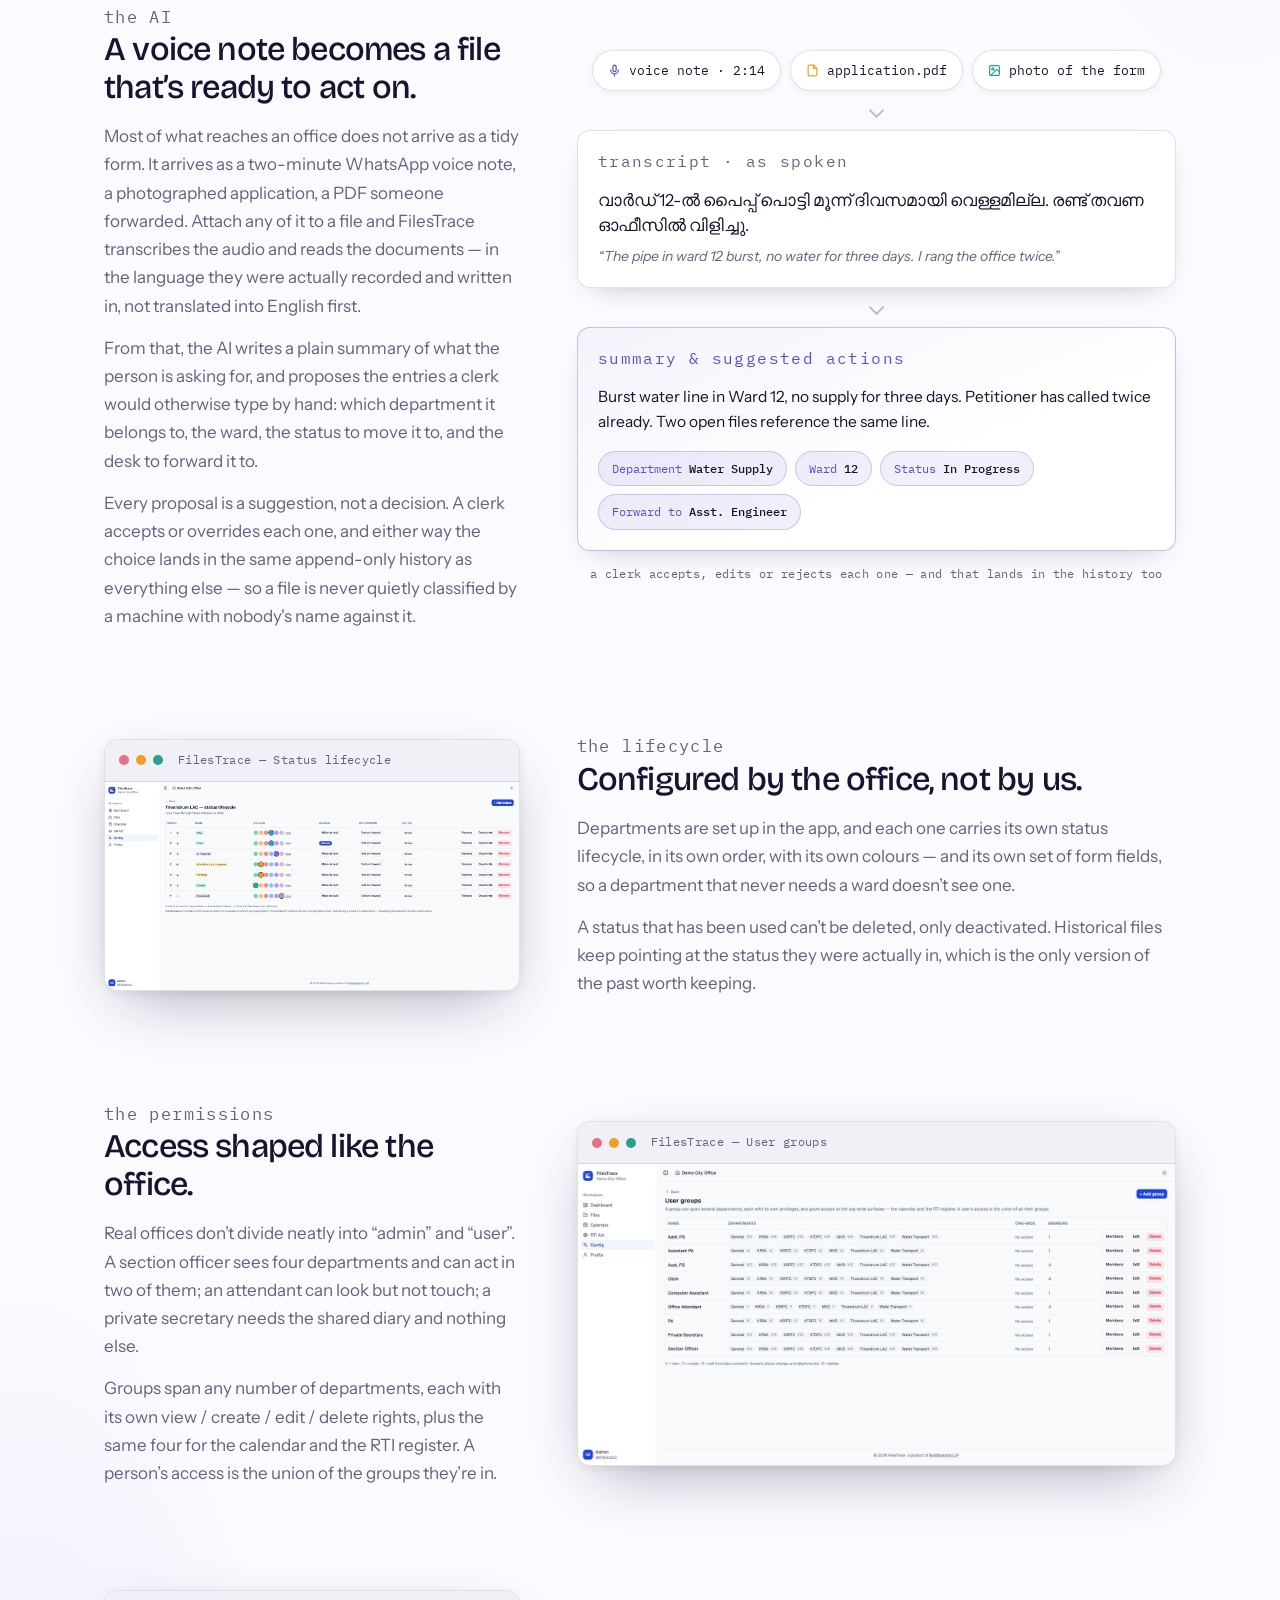
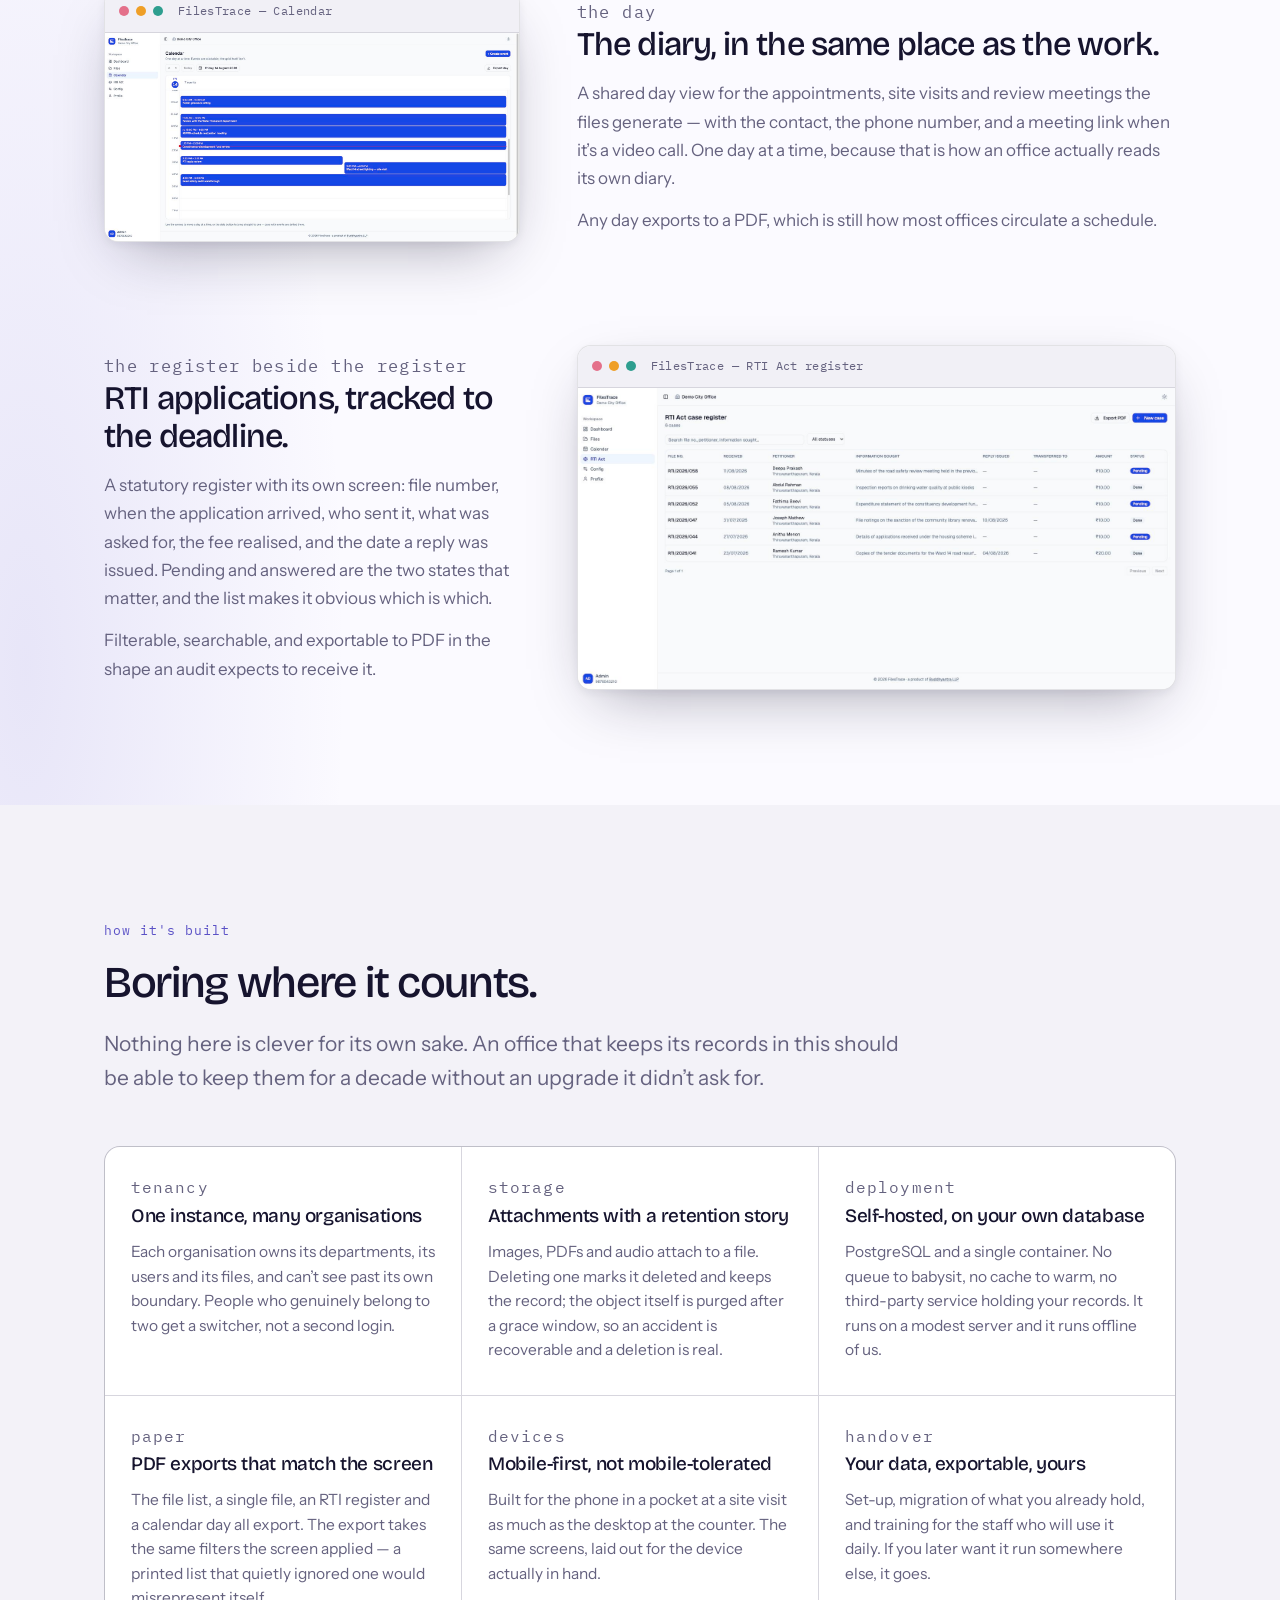
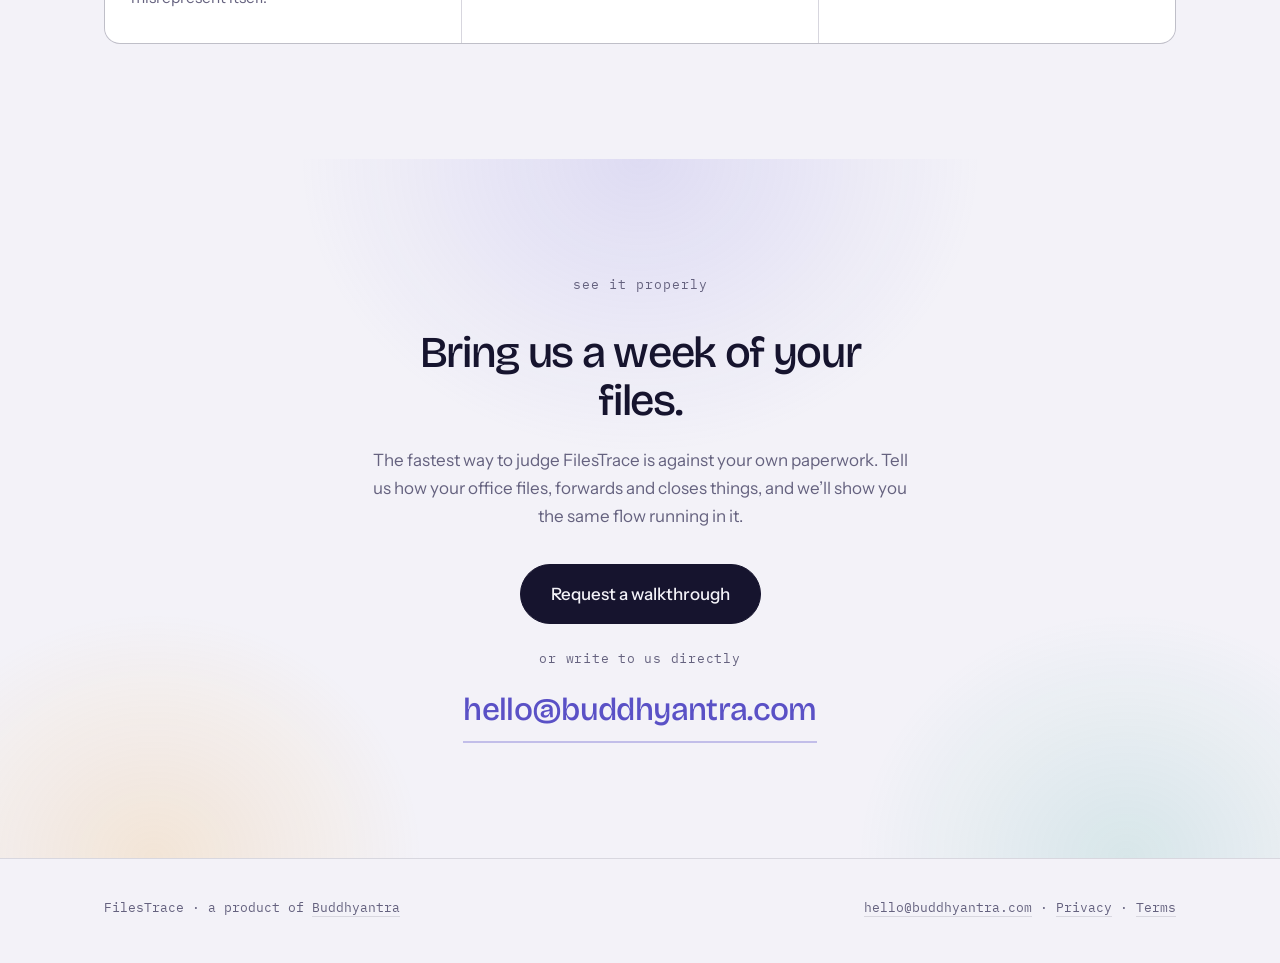
==== commit a07b377d: "Rebuild site with new design, Crosdesk, AI training, about, legal pages and SEO - New homepage desig" ====
--- a/products/filestrace.html
+++ b/products/filestrace.html
@@ -651,7 +651,7 @@
 <footer class="site-foot">
   <div class="wrap foot-in">
     <p>FilesTrace · a product of <a href="../index.html">Buddhyantra</a></p>
-    <p><a href="mailto:hello@buddhyantra.com">hello@buddhyantra.com</a></p>
+    <p><a href="mailto:hello@buddhyantra.com">hello@buddhyantra.com</a> · <a href="../privacy.html">Privacy</a> · <a href="../terms.html">Terms</a></p>
   </div>
 </footer>
 
